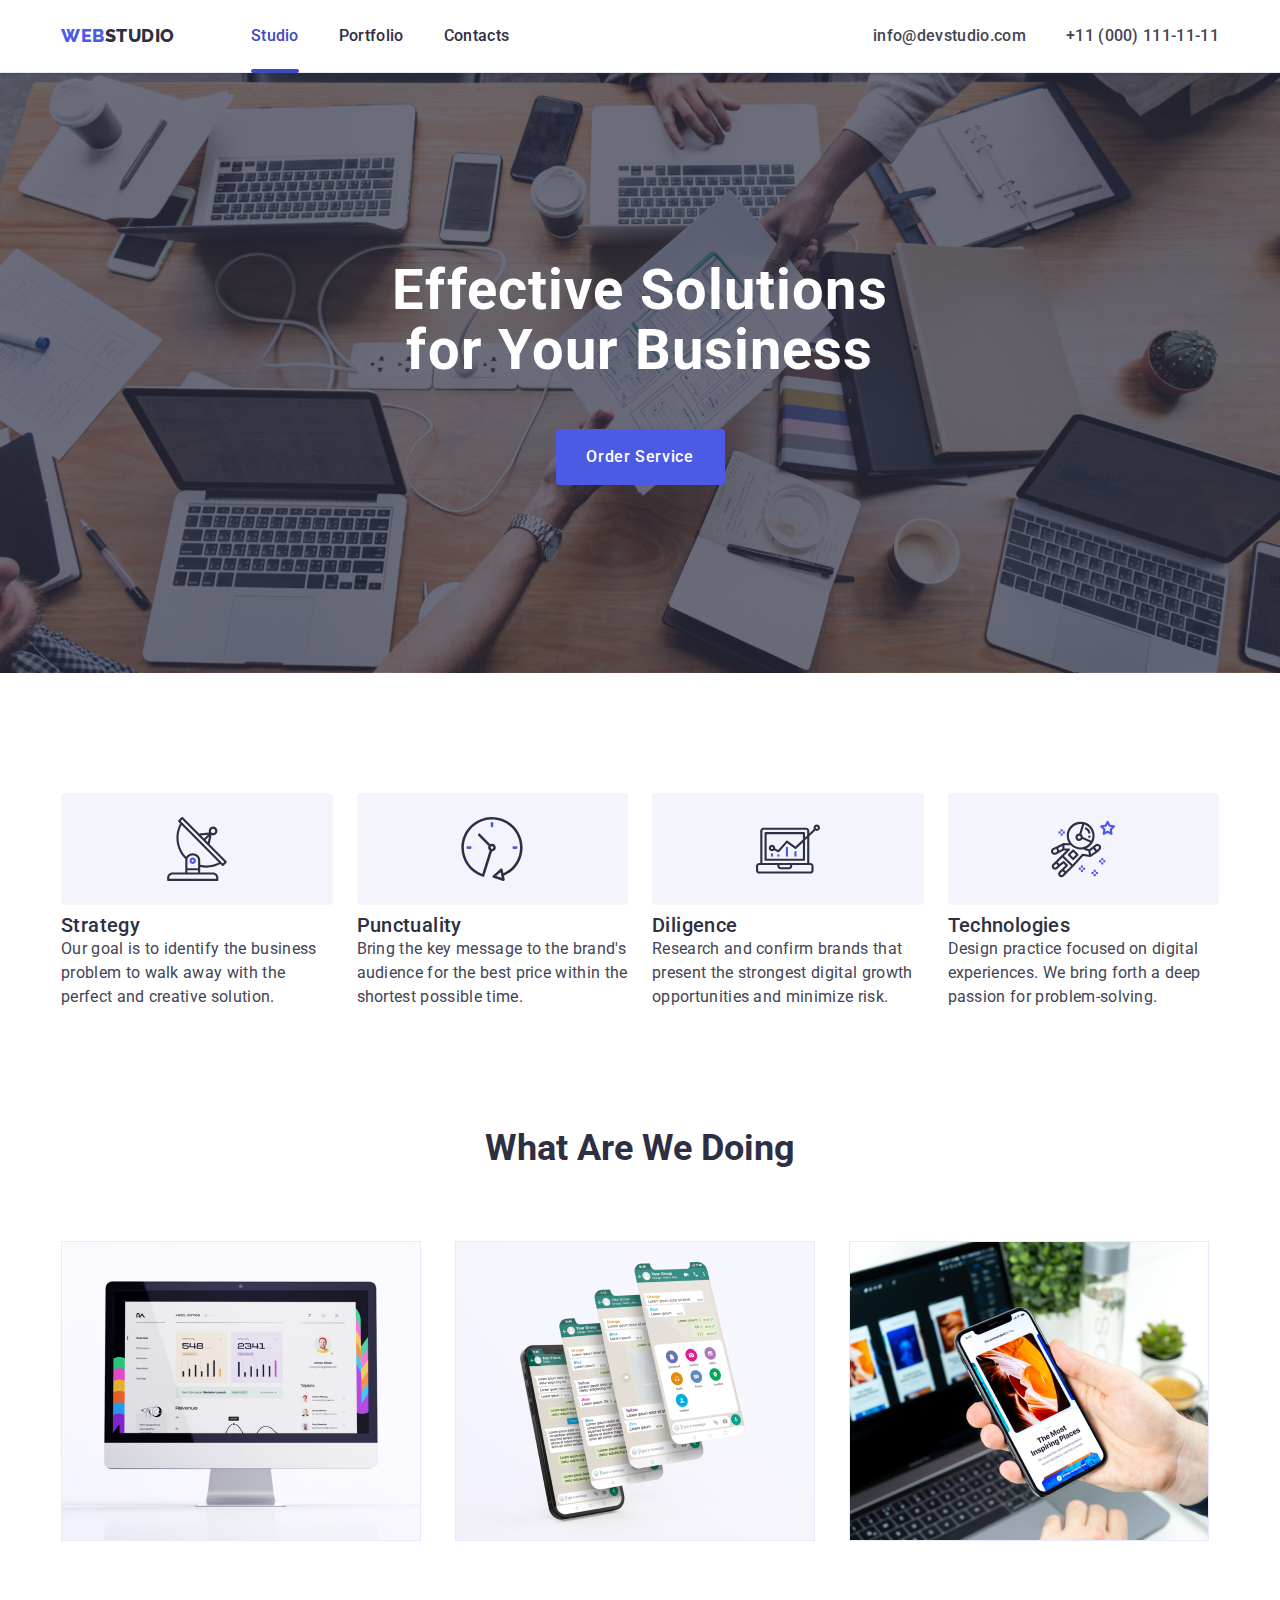
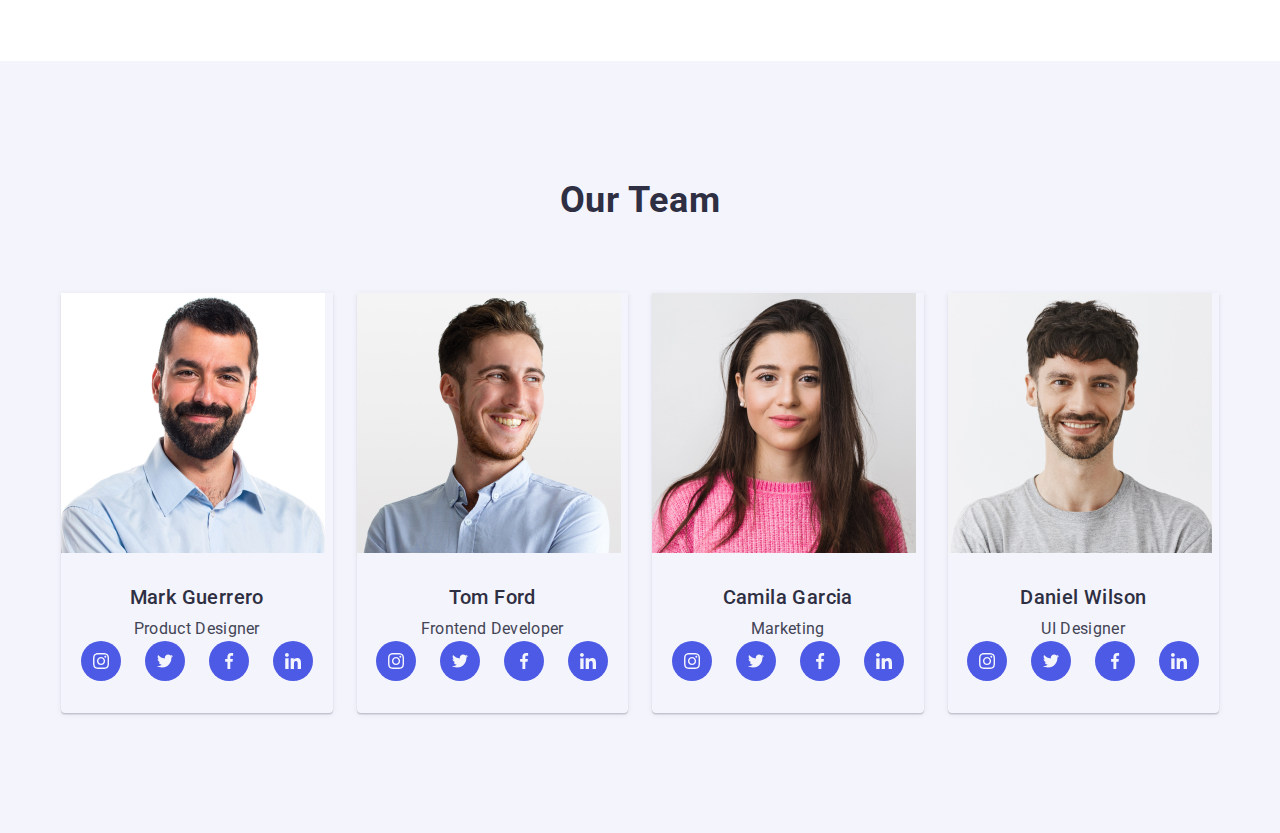
==== index.html @ 5f7b6234 "update" ====
<!DOCTYPE html>
<html lang="en">

<head>
    <meta charset="UTF-8">
    <meta http-equiv="X-UA-Compatible" content="IE=edge">
    <meta name="viewport" content="width=device-width, initial-scale=1.0">
    <title>Home</title>
    <link rel="preconnect" href="https://fonts.googleapis.com">
    <link rel="preconnect" href="https://fonts.gstatic.com" crossorigin>
    <link
        href="https://fonts.googleapis.com/css2?family=Raleway:wght@800&family=Roboto:wght@400;500;700;900&display=swap"
        rel="stylesheet">
    <link rel="stylesheet" href="https://cdnjs.cloudflare.com/ajax/libs/modern-normalize/1.1.0/modern-normalize.min.css"
        integrity="sha512-wpPYUAdjBVSE4KJnH1VR1HeZfpl1ub8YT/NKx4PuQ5NmX2tKuGu6U/JRp5y+Y8XG2tV+wKQpNHVUX03MfMFn9Q=="
        crossorigin="anonymous" referrerpolicy="no-referrer">

    <link rel="stylesheet" href="./css/reset.css">
    <link rel="stylesheet" href="./css/var.css">
    <link rel="stylesheet" href="./css/components.css">
    <link rel="stylesheet" href="./css/mobile.css">

    <link rel="stylesheet" href="./css/tablet.css">
    <link rel="stylesheet" href="./css/desktop.css">
    <link rel="stylesheet" href="./css/styles.css">
</head>

<body>
    <!-- header -->
    <header class="heading">
        <div class="container main-nav">

            <nav class="items">
                <a href="./index.html" class="logo logo-header">WEB<span class="sub-link-logo">STUDIO</span></a>

                <ul class="list">
                    <li>
                        <a href="./index.html" class="nav_link  link header-line">Studio</a>
                    </li>
                    <li>
                        <a href="./portfolio.html" class="nav_link link">Portfolio</a>
                    </li>
                    <li>
                        <a href="" class="nav_link link">Contacts</a>
                    </li>
                </ul>
            </nav>
            <button type="button" class="mobile-menu-open js-open-menu">
                <svg class="mobile-menu-open-icon" width="32" height="22">
                    <use href="./images/icons.svg#icon-hamburger"></use>
                </svg> </button>

            <!-- contacts -->
            <address class="address">

                <ul class="socials">
                    <li>
                        <a href="mailto:info@devstudio.com" class="nav_link_address link">info@devstudio.com</a>
                    </li>
                    <li>
                        <a href="tel:+110001111111" class="nav_link_address link">+11 (000) 111-11-11</a>
                    </li>
                </ul>
            </address>
        </div>
        <!-- madalne=========================== -->
        <div class="madal-menu js-menu-container">
            <div class="container mobil-menu-container">
                <button type="button" class="mbail-menu-close-btn js-close-menu">
                    <svg class="mobail-menu-close" width="8px" hight="8px">
                        <use href="./images/icons.svg#icon-close"></use>
                    </svg>

                </button>
                <nav>

                    <ul class="mobil-links">
                        <li class="mobil-menu-link">
                            <a href="./index.html" class="mobil-nav  link ">Studio</a>
                        </li>
                        <li class="mobil-menu-link">
                            <a href="./portfolio.html" class="mobil-nav link">Portfolio</a>
                        </li>
                        <li class="mobil-menu-link">
                            <a href="" class="mobil-nav link">Contacts</a>
                        </li>
                    </ul>
                </nav>
                <address class="contacts ">

                    <ul class=" socials-contacts">
                        <li class="contacts-mobil">
                            <a href="tel:+110001111111" class="mobil-contacts link">+11 (000) 111-11-11</a>

                        </li>
                        <li class="contacts-mobil">
                            <a href="mailto:info@devstudio.com"
                                class="mobil-contacts-number link">info@devstudio.com</a>


                        </li>
                        <ul class="socials-list">
                            <li class="socials-links">
                                <a class="social-list_item-link link-scial" href="#">
                                    <svg width="16" height="16" class="wrap">
                                        <use href="./images/icons.svg#icon-instagram"></use>
                                    </svg>
                                </a>
                            </li>
                            <li class="socials-links">
                                <a class="social-list_item-link link-scial" href="#">
                                    <svg width="16" height="16" class="wrap">
                                        <use href="./images/icons.svg#icon-twitter"></use>
                                    </svg>
                                </a>
                            </li>
                            <li class="socials-links">
                                <a class="social-list_item-link link-scial" href="#">
                                    <svg width="16" height="16" class="wrap">
                                        <use href="./images/icons.svg#icon-facebook"></use>
                                    </svg>
                                </a>
                            </li>
                            <li class="socials-links">
                                <a class="social-list_item-link link-scial" href="#">
                                    <svg width="16" height="16" class="wrap">
                                        <use href="./images/icons.svg#icon-linkedin"></use>
                                    </svg>
                                </a>
                            </li>

                        </ul>
                    </ul>
            </div>
            </address>
        </div>
    </header>
    <!--text  -->
    <main>
        <section class="section_one">
            <div class="container">

                <h1 class="title_section_one">Effective Solutions for Your Business</h1>
                <button type="button" data-modal-open class="button_text">Order Service</button>
            </div>
        </section>

        <!-- information  section_two-->
        <section class="section_two">
            <div class="container">

                <h2 hidden class="hide_title">Information</h2>

                <ul class="list-information">
                    <li class="list-item">
                        <div class="title-list-inform">

                            <svg width="64" height="64">
                                <use href="./images/icons.svg#icon-antenna"></use>
                            </svg>

                        </div>
                        <h3 class="title_section_two">Strategy</h3>
                        <p class="description_section_two">
                            Our goal is to identify the business problem to walk away with the
                            perfect and creative solution.
                        </p>

                    </li>
                    <li class="list-item">
                        <div class="title-list-inform">

                            <svg width="64" height="64">
                                <use href="./images/icons.svg#icon-clock"></use>
                            </svg>

                        </div>
                        <h3 class="title_section_two">Punctuality</h3>
                        <p class="description_section_two">
                            Bring the key message to the brand's audience for the best price
                            within the shortest possible time.
                        </p>

                    </li>
                    <li class="list-item">

                        <div class="title-list-inform">

                            <svg width="64" height="64">
                                <use href="./images/icons.svg#icon-diagram"></use>
                            </svg>

                        </div>
                        <h3 class="title_section_two">Diligence</h3>
                        <p class="description_section_two">
                            Research and confirm brands that present the strongest digital
                            growth opportunities and minimize risk.
                        </p>

                    </li>
                    <li class="list-item">

                        <div class="title-list-inform">

                            <svg width="64" height="64">
                                <use href="./images/icons.svg#icon-astronaut"></use>
                            </svg>

                        </div>
                        <h3 class="title_section_two">Technologies</h3>
                        <p class="description_section_two">
                            Design practice focused on digital experiences. We bring forth a
                            deep passion for problem-solving.
                        </p>

                    </li>
                </ul>
            </div>
        </section>

        <!-- products -->
        <section class="sction_three">
            <div class="container">
                <h2 class="title_section_three">What are we doing</h2>

                <ul class="list-imge">
                    <li class="icon">
                        <picture>
                            <source srcset="./images/img-1.jpg 1x, ./images/img-desktop-1@2x.jpg 2x "
                                media="(min-width:1158px)">
                            <img class="pic" src="./images/img-1.jpg" alt="compucter" width="360">


                        </picture>
                    </li>
                    <li class="icon">
                        <picture>
                            <source srcset="./images/img-2.jpg 1x, ./images/img-desktop-2@2x.jpg 2x "
                                media="(min-width:1158px)">
                            <img class="pic" src="./images/img-2.jpg" alt="phone" width="360">


                        </picture>
                    </li>
                    <li class="icon">
                        <picture>
                            <source srcset="./images/img-3.jpg 1x, ./images/img-desktop-3@2x.jpg 2x "
                                media="(min-width:1158px)">
                            <img class="pic" src="./images/img-3.jpg" alt=" servers skills with phone and compucter"
                                width="360">


                        </picture>

                    </li>
                </ul>
            </div>
        </section>
        <!-- personal -->
        <section class="section_four">
            <div class="container">
                <h2 class="hide_title">Our Team</h2>

                <ul class="list-time">
                    <li class="item">
                        <picture>
                            <source srcset="./images/img-4.jpg 1x, ./images/img-desktop-4@2x.jpg 2x "
                                media="(min-width:1158px)">
                            <source srcset="./images/img-4.jpg 1x, ./images/img-tablet-4@2x.jpg 2x "
                                media="(min-width:768px px)">
                            <source media="(max-width:767px)" srcset="./images/img-4.jpg 1x,
                            ./images/img-mobil-4@2x.jpg 2x ">

                            <img class="pic" src="./images/img-4.jpg" alt="employer designer " width="264">

                        </picture>
                        <div class="tagline ">
                            <h3 class="title_section_four">Mark Guerrero</h3>
                            <p class="description_section_four">Product Designer</p>

                            <ul class="socials-list">
                                <li class="socials-links">
                                    <a class="social-list_item-link link-scial" href="#">
                                        <svg width="16" height="16" class="wrap">
                                            <use href="./images/icons.svg#icon-instagram"></use>
                                        </svg>
                                    </a>
                                </li>
                                <li class="socials-links">
                                    <a class="social-list_item-link link-scial" href="#">
                                        <svg width="16" height="16" class="wrap">
                                            <use href="./images/icons.svg#icon-twitter"></use>
                                        </svg>
                                    </a>
                                </li>
                                <li class="socials-links">
                                    <a class="social-list_item-link link-scial" href="#">
                                        <svg width="16" height="16" class="wrap">
                                            <use href="./images/icons.svg#icon-facebook"></use>
                                        </svg>
                                    </a>
                                </li>
                                <li class="socials-links">
                                    <a class="social-list_item-link link-scial" href="#">
                                        <svg width="16" height="16" class="wrap">
                                            <use href="./images/icons.svg#icon-linkedin"></use>
                                        </svg>
                                    </a>
                                </li>

                            </ul>
                        </div>
                    </li>

                    <li class="item">
                        <picture>
                            <source srcset="./images/img-5.jpg 1x, ./images/img-desktop-5@2x.jpg 2x "
                                media="(min-width:1200px)">
                            <source srcset="./images/img-5.jpg 1x, ./images/img-tablet-5@2x.jpg 2x "
                                media="(min-width:768px px)">
                            <source srcset="./images/img-5.jpg 1x, ./images/img-mobil-5@2x.jpg 2x "
                                media="(min-width:320px)">
                            <img class="pic" src="./images/img-5.jpg" alt="employer Developer" width="264">

                        </picture>
                        <div class="tagline">
                            <h3 class="title_section_four">Tom Ford</h3>
                            <p class="description_section_four">Frontend Developer</p>

                            <ul class="socials-list">
                                <li class="socials-links">
                                    <a class="social-list_item-link link-scial" href="#">
                                        <svg width="16" height="16" class="wrap">
                                            <use href="./images/icons.svg#icon-instagram"></use>
                                        </svg>
                                    </a>
                                </li>
                                <li class="socials-links">
                                    <a class="social-list_item-link link-scial" href="#">
                                        <svg width="16" height="16" class="wrap">
                                            <use href="./images/icons.svg#icon-twitter"></use>
                                        </svg>
                                    </a>
                                </li>
                                <li class="socials-links">
                                    <a class="social-list_item-link link-scial" href="#">
                                        <svg width="16" height="16" class="wrap">
                                            <use href="./images/icons.svg#icon-facebook"></use>
                                        </svg>
                                    </a>
                                </li>
                                <li class="socials-links">
                                    <a class="social-list_item-link link-scial" href="#">
                                        <svg width="16" height="16" class="wrap">
                                            <use href="./images/icons.svg#icon-linkedin"></use>
                                        </svg>
                                    </a>
                                </li>

                            </ul>
                        </div>
                    </li>

                    <li class="item">
                        <picture>
                            <source srcset="./images/img-6.jpg 1x, ./images/img-desktop-6@2x.jpg 2x "
                                media="(min-width:1200px)">
                            <source srcset="./images/img-6.jpg 1x, ./images/img-tablet-6@2x.jpg 2x "
                                media="(min-width:768px px)">
                            <source srcset="./images/img-6.jpg 1x, ./images/img-mobil-6@2x.jpg 2x "
                                media="(min-width:320px)">
                            <img class="pic" src="./images/img-6.jpg" alt="employer Marketing" width="264">

                        </picture>
                        <div class="tagline">
                            <h3 class="title_section_four">Camila Garcia</h3>
                            <p class="description_section_four">Marketing</p>


                            <ul class="socials-list">
                                <li class="socials-links">
                                    <a class="social-list_item-link link-scial" href="#">
                                        <svg width="16" height="16" class="wrap">
                                            <use href="./images/icons.svg#icon-instagram"></use>
                                        </svg>
                                    </a>
                                </li>
                                <li class="socials-links">
                                    <a class="social-list_item-link link-scial" href="#">
                                        <svg width="16" height="16" class="wrap">
                                            <use href="./images/icons.svg#icon-twitter"></use>
                                        </svg>
                                    </a>
                                </li>
                                <li class="socials-links">
                                    <a class="social-list_item-link link-scial" href="#">
                                        <svg width="16" height="16" class="wrap">
                                            <use href="./images/icons.svg#icon-facebook"></use>
                                        </svg>
                                    </a>
                                </li>
                                <li class="socials-links">
                                    <a class="social-list_item-link link-scial" href="#">
                                        <svg width="16" height="16" class="wrap">
                                            <use href="./images/icons.svg#icon-linkedin"></use>
                                        </svg>
                                    </a>
                                </li>

                            </ul>
                        </div>
                    </li>

                    <li class="item">
                        <picture>
                            <source srcset="./images/img-7.jpg 1x, ./images/img-desktop-7@2x.jpg 2x "
                                media="(min-width:1200px)">
                            <source srcset="./images/img-7.jpg 1x, ./images/img-tablet-7@2x.jpg 2x "
                                media="(min-width:768px px)">
                            <source srcset="./images/img-7.jpg 1x, ./images/img-mobil-7@2x.jpg 2x "
                                media="(min-width:320px)">
                            <img class="pic" src="./images/img-7.jpg" alt="employer  Designer " width="264">

                        </picture>
                        <div class="tagline">
                            <h3 class="title_section_four">Daniel Wilson</h3>
                            <p class="description_section_four">UI Designer</p>

                            <ul class="socials-list">
                                <li class="socials-links">
                                    <a class="social-list_item-link link-scial" href="#">
                                        <svg width="16" height="16" class="wrap">
                                            <use href="./images/icons.svg#icon-instagram"></use>
                                        </svg>
                                    </a>
                                </li>
                                <li class="socials-links">
                                    <a class="social-list_item-link link-scial" href="#">
                                        <svg width="16" height="16" class="wrap">
                                            <use href="./images/icons.svg#icon-twitter"></use>
                                        </svg>
                                    </a>
                                </li>
                                <li class="socials-links">
                                    <a class="social-list_item-link link-scial" href="#">
                                        <svg width="16" height="16" class="wrap">
                                            <use href="./images/icons.svg#icon-facebook"></use>
                                        </svg>
                                    </a>
                                </li>
                                <li class="socials-links">
                                    <a class="social-list_item-link link-scial" href="#">
                                        <svg width="16" height="16" class="wrap">
                                            <use href="./images/icons.svg#icon-linkedin"></use>
                                        </svg>
                                    </a>
                                </li>

                            </ul>
                        </div>
                    </li>
                </ul>

            </div>
        </section>
        <!-- Customers -->
        <!-- <section class="section-five">
            <div class="container">
                <h2 class="items-customer">Customers</h2>
                <ul class="item-wrap">
                    <li class="lead">
                        <a class="link-lead" href="">
                            <svg width="104" height="56" class="link-page">
                                <use href="./images/icons.svg#icon-group"></use>
                            </svg>
                        </a>
                    </li>



                    <li class="lead">
                        <a class="link-lead" href="">
                            <svg width="104" height="56" class="link-page">
                                <use href="./images/icons.svg#icon-group-"></use>
                            </svg>
                        </a>
                    </li>



                    <li class="lead">
                        <a class="link-lead" href="">
                            <svg width="104" height="56" class="link-page">
                                <use href="./images/icons.svg#icon-group--2"></use>
                            </svg>
                        </a>
                    </li>


                    <li class="lead">
                        <a class="link-lead" href="">
                            <svg width="104" height="56" class="link-page">
                                <use href="./images/icons.svg#icon-group--3"></use>
                            </svg>
                        </a>
                    </li>


                    <li class="lead">
                        <a class="link-lead" href="">
                            <svg width="104" height="56" class="link-page">
                                <use href="./images/icons.svg#icon-group--4"></use>
                            </svg>
                        </a>
                    </li>



                    <li class="lead">
                        <a class="link-lead" href="">
                            <svg width="104" height="56" class="link-page">
                                <use href="./images/icons.svg#icon-group--5"></use>
                            </svg>
                        </a>
                    </li>
                </ul>
            </div>
        </section> -->


    </main>
    <!-- fotter -->
    <!-- <footer class="foot">
        <div class="container foot-container">
            <div class="first-logo">
                <a href="./index.html" class="logo logo-footer">WEB<span class="sub_link  studio">STUDIO</span>
                </a>
                <p class="accent">Increase the flow of customers and sales for your business with digital
                    marketing & growth solutions.

                </p>
            </div>
            <div class="media-conteiner">
                <p class="socials-media-label">Social media</p>
                <ul class="socials-media-conteiner">
                    <li class="box-coppy">
                        <a href="" class="blok">
                            <svg class="media" width="24" height="24">
                                <use href="./images/icons.svg#icon-instagram">
                                </use>
                            </svg>
                        </a>
                    </li>
                    <li class="box-coppy">
                        <a href="" class="blok">
                            <svg class="media" width="24" height="24">
                                <use href="./images/icons.svg#icon-twitter">
                                </use>
                            </svg>
                        </a>
                    </li>
                    <li class="box-coppy">
                        <a href="" class="blok">
                            <svg class="media" width="24" height="24">
                                <use href="./images/icons.svg#icon-facebook">
                                </use>
                            </svg>
                        </a>
                    </li>
                    <li class="box-coppy">
                        <a href="" class="blok">
                            <svg class="media" width="24" height="24">
                                <use href="./images/icons.svg#icon-linkedin">
                                </use>
                            </svg>
                        </a>
                    </li>
                </ul>
            </div>
            <div class="footer-block">
                <p class="socials-media-label">Subscribe</p>
                <form class="footer-form">
                    <label for="user-privacy">
                        <input id="user-privacy" class="footer-form-input" type="email" name="email"
                            placeholder="E-mail" required />
                    </label>
                    <button type="submit" class="footer-form-btn">
                        Subscribe
                        <svg class="footer-form-icon" width="24" height="24">
                            <use href="./images/icons.svg#icon-email"></use>
                        </svg>
                    </button>

                </form>
            </div>
        </div>
    </footer> -->
    <!-- modal window -->
    <!-- <div class="backdrop is-hidden" data-modal>
        <div class="modal">
            <button type="button" class="model-close-btn" data-modal-close><svg class="model-close" width="8"
                    height="8">
                    <use href="./images/icons.svg#icon-close"></use>
                </svg>
            </button>
            <p class="page-item">Leave your contacts and we will call you back</p>
            <form class="modal-form">
                <label class="modal-from-field">
                    <span class="modal-from-input-desc">Name</span>
                    <span class="modal-input-for-wrapper">
                        <input type="text" name="user-name" class="modal-from-input" required pattern="^[a-zA-Z]+$"
                            minlength="2">

                        <svg class="modal-input-icon" width="12" height="12">
                            <use href="./images/icons.svg#icon-icon-name"></use>
                        </svg>

                    </span>
                </label>
                <label class="modal-from-field">
                    <span class="modal-from-input-desc">Phone</span>
                    <span class="modal-input-for-wrapper">
                        <input type="tel" name="uer-phone" class="modal-from-input" required
                            pattern="^[0-9]{3}-[0-9]{3}-[0-9]{2}-[0-9]{2}" title="xxx-xxx-xx-xx">

                        <svg class="modal-input-icon" width="13" height="13">
                            <use href="./images/icons.svg#icon-icon-phone"></use>
                        </svg>

                    </span>
                </label>
                <label class="modal-from-field">
                    <span class="modal-from-input-desc">Email</span>
                    <span class="modal-input-for-wrapper">
                        <input type="email" name="user-email" class="modal-from-input" required>

                        <svg class="modal-input-icon" width="15" height="12">
                            <use href="./images/icons.svg#icon-icon-email"></use>
                        </svg>

                    </span>
                </label>
                <label class="modal-from-field">
                    <span class="modal-from-input-desc">Comment</span>
                    <textarea name="user-message" class="modal-from-message" placeholder="Text input"></textarea>
                </label>
                <input id="user-policy" type="checkbox" name="user-policy" class=" checkbox visually-hidden">
                <label for="user-policy" class="checkbox-wrapper">
                    <span class="custom-checkbox">
                        <svg class="check-icon" width="10" height="8">
                            <use href="./images/vector-icons.svg#icon-Vector"></use>
                        </svg>
                    </span> I accept
                    the terms and
                    conditions
                    of the&nbsp;<a href="#">Privacy Policy</a>
                </label>
                <button type="submit" class="modal-from-btn">Send</button>
            </form>
        </div>

    </div>

    <script src="./js/modal.js"></script> -->
    <script src="./js/mobile-menu.js"></script>
</body>

</html>
---- css/var.css ----
:root {
  --navy-blue: #2e2f42;
  --ocean: #404bbf;
  --color-nav: #434455;
  --color-hover-nav: #4d5ae5;
  --color-hover-white: #ffffff;
  --color-background-button: #f4f4fd;
  --border-color: #e7e9fc;
  --border-button-color: var(--border-color);
  --color-white: #ffffff;
  --background: #4d5ae5;
  --border-color-iris: #4d5ae5;
  --color-icon: #4d5ae5;
  --transition-dur-and-func: 250ms cubic-bezier(0.4, 0, 0.2, 1);
}
---- css/components.css ----
body {
  margin: 0px;
  padding: 0px;
  font-family: "Raleway", sans-serif;
  font-family: "Roboto", sans-serif;
  color: var(--color-nav);
  /* line-height: 2; */
  background-color: var(--color-hover-white);
}
/*   
  .container {
    margin-left: auto;
    margin-right: auto;
    padding-left: 15px;
    padding-right: 15px;
  } */
---- css/mobile.css ----
.container.main-nav {
display: flex;
  align-items: center;
justify-content: space-between;
}

.container {
  width: 100%;  
  max-width: 1158px;
 margin-left: auto;
 margin-right: auto;
 padding-left: 16px;
 padding-right: 16px;
      
   
}

/* heder=========================== */
.heading {
  
  padding-top: 24px;
  padding-bottom: 24px;
  position: relative; 
  background-color: var(--accent-color);

  border-bottom: 1px solid var(--border-button-color);
  
 
  box-shadow: 0px 2px 1px rgba(46, 47, 66, 0.08),
    0px 1px 1px rgba(46, 47, 66, 0.16), 0px 1px 6px rgba(46, 47, 66, 0.08);
}

.list {
  display: none;
  
}



.logo {
  text-decoration: none;
  color: var(--color-hover-nav);
  font-family: "Raleway", sans-serif;
  font-weight: 800;
  font-size: 18px;
  line-height: 1.17;
  letter-spacing: 0.03em;
  transition: color 250ms cubic-bezier(0.4, 0, 0.2, 1);
}
.logo:hover {
  color: var(--ocean);
}
.logo:focus {
  color: var(--ocean);
}

.sub-link-logo {
  color: var(--navy-blue);
}

.logo-footer {
  margin-bottom: 17.5px;
  display: inline-block;
}
.address {
  display: none;
}
.mobil-nav  {
  position: relative;
  font-family: "Roboto", sans-serif;
  font-weight: 700;
  line-height: 1.11;
  font-style: normal;
  letter-spacing: 0.02em;
  font-size: 36px;
  color: var(--navy-blue);

  text-decoration: none;
  transition: color 250ms cubic-bezier(0.4, 0, 0.2, 1);
}
.mobil-nav:hover {
  color: var(--ocean);
}
/* .mobil-nav:focus {
  color: var(--ocean);
} */
/* .mobil-nav  {
  padding-top: 80px;
  padding-bottom: 40px;
} */
.link-box {
  text-decoration: none;
}
.list {
  list-style: none;
}

.mobile-menu-open{
    /* position: absolute;
  top: 24px;
  right: 24px;
  display: flex;
  justify-content: center;
  align-items: center;
  width: 24px;
  height: 24px; */
  
    border: none;
    padding: 0;
    background-color: transparent;
  stroke: var(--navy-blue);
  line-height: 0;
  
  }



.mobil-contacts {
  font-family: 'Roboto';
font-style: normal;
font-weight: 700;
font-size: 36px;
line-height: 1.1;
color: var(--ocean);
  text-decoration: none;
  transition: color 250ms cubic-bezier(0.4, 0, 0.2, 1);
}
.mobil-contacts:hover {
  color: var(--ocean);
}
 .mobil-contacts:focus {
  color: var(--ocean);
} 
.mobil-contacts-number {
 font-family: 'Roboto';
font-style: normal;
font-weight: 500;
font-size: 20px;
line-height: 1.2;
letter-spacing: 0.02em;
color: #434455;
}
/* =========================madal-menu */
.madal-menu {
  position: fixed;
  width: 100%;
  height: 100%;
  top: 0;
  left: 0;
  background-color: #ffff;
    overflow-y: scroll;
    transition: opacity 250ms cubic-bezier(0.4, 0, 0.2, 1),visibility 250ms cubic-bezier(0.4, 0, 0.2, 1);
} 
.madal-menu.is-open {  
  opacity: 0;
  visibility: hidden;
  pointer-events: none;
}
.madal-menu.is-hidden {
  opacity: 0;
  visibility: hidden;
  pointer-events: none;
}
 .mobil-menu-container {
    position: relative;  
   padding-left: 40px;
 padding-top: 80px;
  padding-bottom: 40px;
}  
.mobil-menu-link  {
  margin-bottom: 40px;
}
.mobil-menu-link:last-child {
margin-bottom: 284px;
}

.contacts-mobil {
  
  margin-bottom: 40px;
}
.socials-list {
  display: flex;
  gap: 56px;
}
.mbail-menu-close-btn {
  position: absolute;
  top: 24px;
  right: 24px;
  display: flex;
  justify-content: center;
  align-items: center;
  width: 24px;
  height: 24px;
  border-radius: 50%;
  border: 1px solid rgba(0, 0, 0, 0.1);
  padding: 0;
  background-color:  #E7E9FC;;
  cursor: pointer;
  transition: background-color 250ms cubic-bezier(0.4, 0, 0.2, 1),
    border 250ms cubic-bezier(0.4, 0, 0.2, 1);
}
/*  seczia 1================ */

.section_one {
  padding-top: 112px;
  padding-bottom: 112px;
}
/* .section_one {
  font-size: 56px;
  line-height: 1.07;
  text-align: center;
  letter-spacing: 0.02em;
  color: var(--color-hover-white);
  background-color: var(--navy-blue);
} */

.section_one {
  background-color: var(--headers-color);
  text-align: center;
  max-width: 1440px;

  
  background-repeat: no-repeat;
  background-position: 50% 50%;
  background-size: cover;

 
  padding: 112px 0;
}

.title_section_one {
  display: block;
  text-align: center;
  max-width: 320px;
  color: var(--color-hover-white);
  font-weight: 700;
  font-size: 36px;
  line-height: 1.11;
  letter-spacing: 0.02em;
  margin: 0 auto 72px;   
}

.socials {
  list-style: none;
}
.button_text {
  background-color: var(--color-hover-nav);
  font-family: "Roboto", sans-serif;
  font-weight: 500;
  font-size: 16px;
  line-height: 1.5;
  letter-spacing: 0.04em;
  color: var(--color-hover-white);
  cursor: pointer;
  margin-right: auto;
  margin-left: auto;
  transition: background-color 250ms cubic-bezier(0.4, 0, 0.2, 1);
}

.button_text:hover {
  background-color: var(--ocean);
}
.button_text:focus {
  background-color: var(--ocean);
}
.button_text {
  display: block;
  min-width: 169px;
  height: 56px;
  border: none;
  border-radius: 4px;
}
.social-list_item-link {
  display: flex;
    align-items: center;
    justify-content: center;
    width: 40px;
    height: 40px;
    border-radius: 50%;
  background-color: #4d5ae5;
  transition: background-color 250ms cubic-bezier(0.4, 0, 0.2, 1);
}
.social-list_item-link:hover {
  background-color: #31d0aa;
}
.social-list_item-link:focus {
  background-color: #31d0aa;
}
/* =====================================================section2 */
.section_two {
  padding-top: 96px;
  padding-bottom: 96px;
}
.hide_title {
  font-size: 36px;
  line-height: 1.11;
  text-align: center;
  letter-spacing: 0.02em;
  text-transform: capitalize;
  color: var(--navy-blue);
  margin-bottom: 72px;
}


 .list-information {
  display: flex;
  flex-direction: column;
  text-align: center;
  gap: 72px;
}
.title_section_two {
  font-weight: 700;
  font-size: 35px;
  line-height: 1.11;
  letter-spacing: 0.02em;
  color: var(--navy-blue);
}


.title-list-inform {
  display: none;
}
.description_section_two {
  line-height: 1.5;
  letter-spacing: 0.02em;
}
.description_section_two {
    font-style: normal;
font-weight: 500;
font-size: 16px;
  line-height: 1.5;
  letter-spacing: 0.02em;
  color: #434455;
}

/*  personal  section_four*/
.section_four {
  padding-top:96px;
  padding-bottom: 96px;
   /* margin: auto;
  margin-left: auto; */
  /* padding-left:86px;
  padding-right:86px; */
}

.section_four {
  background-color: var(--color-background-button);
}
.list-time {
  list-style: none;
}
.list-time {
  display: flex;
  flex-direction: column;
  align-items: center;
  gap: 72px;
}
.item {
  
  box-shadow: 0px 1px 6px rgba(46, 47, 66, 0.08),
    0px 1px 1px rgba(46, 47, 66, 0.16), 0px 2px 1px rgba(46, 47, 66, 0.08);
  border-radius: 0px 0px 4px 4px;

  border-radius: 0px 0px 4px 4px;
}
.tagline {
  padding: 32px 16px;
}



@media screen and (min-width: 428px) {
 .section_one {  
   background-image: linear-gradient(
      rgba(46, 47, 66, 0.7),
      rgba(46, 47, 66, 0.7)
    ),
    url(../images/Dark-Mobil1x.jpg);

}
}

@media (min-device-pixel-ratio: 2),
  (min-resolution: 192dpi),
  (min-resolution: 2dppx) {
  .section_one {
    background-image:linear-gradient(rgba(46, 47, 66, 0.7),rgba(46, 47, 66, 0.7)),url(../images/Dark-Mobil@2x.jpg);
  }
}

@media screen and (max-width:1157px) {
 .sction_three {
  display: none;
}


}
---- css/tablet.css ----
@media screen and (min-width: 768px) {
      
    
.items {
  display: flex;
  align-items: center;
 
}

 .list {
  display: flex;
  gap: 40px;
 }

 .list li{
    display: flex;
    align-items: center;
   
 }

.socials {
    display: flex;
    flex-direction: column;
}

.socials li:first-child{
    margin-bottom: 12px;
}

.logo-header {
  margin-right: 120px;
}
.nav_link {
    display: block;
    padding: 24px 0px;
  position: relative;
  font-family: "Roboto", sans-serif;
  font-weight: 500;
  line-height: 1.5;
  font-style: normal;
  letter-spacing: 0.02em;
  font-size: 16px;
  color: var(--navy-blue);

  text-decoration: none;
  transition: color 250ms cubic-bezier(0.4, 0, 0.2, 1);
}
.nav_link:hover {
  color: var(--ocean);
}
.nav_link:focus {
  color: var(--ocean);
}
/* .nav_link {
  padding-top: 24px;
  padding-bottom: 24px;
} */
.madal-menu {
    display:none;
}

.heading {
  
   left: 0;
  top: 0;
  width: 100%;
  height: 100%;
  position: relative; 
  background-color: var(--accent-color);

  border-bottom: 1px solid var(--border-button-color);
  padding-top: 0px;
  padding-bottom: 0px;
 
  box-shadow: 0px 2px 1px rgba(46, 47, 66, 0.08),
    0px 1px 1px rgba(46, 47, 66, 0.16), 0px 1px 6px rgba(46, 47, 66, 0.08);
}
.header-line {
  color: var(--ocean);
  position: relative;
}
.header-line::after {
  position: absolute;
  content: "";
  left: 0;
  bottom: -1px;
  height: 4px;
  width: 100%;
  display: block;
  border-radius: 2px;
  background-color: var(--ocean);
  transition: color 250ms cubic-bezier(0.4, 0, 0.2, 1);
}

.socials-list {
  display: flex;
  justify-content: center;
  gap: 24px;
}
.socials-links {
  width: 40px;
  height: 40px;
  list-style: none;
}

  .address {
    display: block;
  } 
  .address {
  font-style: normal;
}
.address {
  margin-left: auto;
}
.nav_link_address {
font-family: 'Roboto';
font-style: normal;
font-weight: 400;
font-size: 12px;
line-height: 1.16;
  color: var(--color-nav);
  text-decoration: none;
  transition: color 250ms cubic-bezier(0.4, 0, 0.2, 1);
}

.nav_link_address:hover {
  color: var(--ocean);
}
.nav_link_address:focus {
  color: var(--ocean);
}
/* .socials-contacts {
 display: none;
  
} */
   /* .contacts {
    display: none;
  } */
  
/* =======section 1 */
.section_one {
  height: 100%;
}
.title_section_one {
  max-width: 496px;
}
.title_section_one {
  font-size: 56px;
  line-height: 1.07;
  text-align: center;
  letter-spacing: 0.02em;
  color: var(--color-hover-white);

  margin-right: auto;
  margin-left: auto;
  margin-bottom: 32px;
}
/* =====================================================section2 */


.list-information {
       
        flex-wrap: wrap;
        flex-direction: row;
        text-align: left;
        gap:  64px  24px;
    }

    .list-item {
        flex-basis: calc((100% - 24px) / 2);
    }

.mobile-menu-open{
    display: none;
}
/*  personal  section_four*/
.list-time {
    flex-wrap: wrap;
  flex-direction: row;
   gap:  64px 24px;
}
.item {
      flex-basis: calc((100% - 3 * 24px) / 2);

}


}

@media screen and (min-width: 428px) {
 .section_one {  
   background-image: linear-gradient(
      rgba(46, 47, 66, 0.7),
      rgba(46, 47, 66, 0.7)
    ),
    url(../images/tablet1x.jpg);

}
}

@media (min-device-pixel-ratio: 2),
  (min-resolution: 192dpi),
  (min-resolution: 2dppx) {
  .section_one {
    background-image:linear-gradient(rgba(46, 47, 66, 0.7),rgba(46, 47, 66, 0.7)),url(../images/Dark-Tablet@2x.jpg);
  }
}
---- css/desktop.css ----
/* .container {
    width: 100%;
    max-width: 1158px;
} */
@media screen and (min-width: 1158px){
.logo-header {
  margin-right: 76px;
}

.socials {
    flex-direction: row;
    gap: 40px;
}
.socials li:first-child{
    margin-bottom: 0px;
}

.nav_link_address {
    
  font-family: "Roboto", sans-serif;
  font-weight: 500;
  line-height: 1.5;
  font-style: normal;
  letter-spacing: 0.02em;
  font-size: 16px;
  color: var(--color-nav);
  text-decoration: none;
  transition: color 250ms cubic-bezier(0.4, 0, 0.2, 1);
}

.nav_link_address:hover {
  color: var(--ocean);
}
.nav_link_address:focus {
  color: var(--ocean);
}
 .social-list_item-link {
  width: 100%;
  height: 100%;
  background-color: #4d5ae5;
  border-radius: 50%;
  display: flex;
  align-items: center;
  justify-content: center;
  transition: background-color 250ms cubic-bezier(0.4, 0, 0.2, 1);
}
.social-list_item-link:hover {
  background-color: #31d0aa;
}
.social-list_item-link:focus {
  background-color: #31d0aa;
}
/* section 1 */
.section_one {
    min-width: 100%;
    background-color: var(--headers-color);
    text-align: center;

    
    background-repeat: no-repeat;
    background-position: 50% 50%;
    background-size: cover;

    margin-left: auto;
    margin-right: auto;
    padding: 188px 0;
}

@media screen and (min-width:768px) {
    .section_one {  
    background-image: linear-gradient(
        rgba(46, 47, 66, 0.7),
        rgba(46, 47, 66, 0.7)
        ),
        url(../images/people-desktop.jpg);

    }
}

@media (min-device-pixel-ratio: 2),
  (min-resolution: 192dpi),
  (min-resolution: 2dppx) {
  .section_one {
    background-image:linear-gradient(rgba(46, 47, 66, 0.7),rgba(46, 47, 66, 0.7)),url(../images/people-desktop@2x.jpg);
  }
}

.title_section_one {
    margin-bottom: 48px;
}
/* =====================================================section2 */
.section_two {
  padding-top: 120px;
  padding-bottom: 120px;
}

.list-information{
        flex-wrap: nowrap;
        gap: 24px;
}

/* .list-information li{
  margin-right: 24px;
} */
.list-information li:last-child {
  margin-right: 0;
}

.list-item {
  width: calc((100% - 72px) / 4);
}
.title_section_two {
    font-weight: 500;
  font-size: 20px;
  line-height: 1.2;
}
.description_section_two {
    
font-weight: 400;

}



.title-list-inform {
  display: flex;
  align-items: center;
  justify-content: center;
  height: 112px;
  background-color: #f4f4fd;
  border-radius: 4px;
  margin-bottom: 8px;
}
/*  products sction_three3 */

.sction_three {
  padding-bottom: 120px;
}
.title_section_three {
  margin-bottom: 72px;
}

.list-imge {
  display: flex;
  gap: 24px;
}

.icon {
  flex-basis: calc((100% - 3 * 16px) / 3);
}
.title_section_three {
  font-size: 36px;
  line-height: 1.11;
  text-align: center;
  text-transform: capitalize;
  color: var(--navy-blue);
  transition: color 250ms cubic-bezier(0.4, 0, 0.2, 1);
}
.list-imge {
  list-style: none;
}
/*  personal  section_four*/
.section_four {
  padding-top: 120px;
  padding-bottom: 120px;
}
.list-time {
 
  gap: 24px;
}
.item {
          flex-basis: calc((100% - 3 * 24px) / 4);

}

}
---- css/styles.css ----
/* .studio{
   
  } */

/* Global Styles */














/* ********************************************** */

/* Studio Styles */

/* Portfolio Styles */

/* header */



.button-labels {
  color: var(--color-hover-nav);
  cursor: pointer;
  background-color: var(--color-background-button);
  border: none;
  font-weight: 500;
  transition: color 250ms cubic-bezier(0.4, 0, 0.2, 1),
    background-color 250ms cubic-bezier(0.4, 0, 0.2, 1);
}

.button-labels:hover {
  color: var(--color-hover-white);
  background-color: var(--ocean);
}
.button-labels:focus {
  color: var(--color-hover-white);
  background-color: var(--ocean);
}


/* main  */








.title {
  background-color: var(--color-hover-white);
}
.title_section_four {
  font-weight: 500;
  font-size: 20px;
  line-height: 1.2;
  letter-spacing: 0.02em;
  color: var(--navy-blue);
}

.description_section_four {
  font-size: 16px;
  line-height: 1.5;
  letter-spacing: 0.02em;
}
.list-coppy {
  list-style: none;
}
/* fotter */

.studio {
  color: var(--color-background-button);
  font-weight: 500;
  text-decoration: none;
}
.sub_link {
  font-family: "Raleway";
  font-style: normal;
  font-weight: 800;
  font-size: 18px;
  line-height: 21px;
  color: var(--color-background-button);
}
.list-link {
  list-style: none;
}
.button-labels_list {
  font-family: "Roboto", sans-serif;
  color: var(--color-hover-nav);
  cursor: pointer;
  background-color: var(--color-background-button);
  border: none;
  font-weight: 500;
  font-size: 16px;
  line-height: 1.5;
  letter-spacing: 0.04em;

  transition: color 250ms cubic-bezier(0.4, 0, 0.2, 1),
    background-color 250ms cubic-bezier(0.4, 0, 0.2, 1),
    border-color 250ms cubic-bezier(0.4, 0, 0.2, 1),
    box-shadow 250ms cubic-bezier(0.4, 0, 0.2, 1);
}

.button-labels_list:hover,
.button-labels_list:focus {
  color: var(--color-hover-white);
  background-color: var(--ocean);
}
.list-button {
  list-style: none;
}
/* portfolio */
.card-link-title {
  font-weight: 500;
  font-size: 20px;
  line-height: 1.2;
  letter-spacing: 0.02em;
  color: var(--navy-blue);
  margin-bottom: 8px;
}
.list-address-studio {
  list-style: none;
}
.card-link-paragraph {
  font-size: 16px;
  line-height: 1.5;
  letter-spacing: 0.02em;
  color: var(--color-nav);
}
.accent {
  font-weight: 400;
  font-size: 16px;
  line-height: calc(24 / 16);
  letter-spacing: 0.02em;
  color: var(--color-background-button);
}

/* стилі  */
/* header */







/* contacts */









/* information ,section_two2*/






/*  personal  section_four*/






.title_section_four {
  text-align: center;
  margin-bottom: 8px;
}
.description_section_four {
  text-align: center;
}

/* sction-five  */

/* fotter */
.foot {
  display: flex;

  background-color: var(--navy-blue);

  padding: 100px 0;
}

.accent {
  max-width: 264px;
}
/* portfolio */


.subject {
  display: flex;
  align-items: center;
}

.list-link {
  display: flex;
  gap: 40px;
}
/* .nav_link {
  padding: 24px 0;
} */

/* contacts portfolio */

.list-address-studio {
  display: flex;
  gap: 40px;
}
/* section-one */
.section-one {
  padding-top: 96px;
  padding-bottom: 120px;
}
.list-button {
  display: flex;
  justify-content: center;
  gap: 24px;
  margin-bottom: 72px;
}

.button-labels_list {
  padding: 12px 24px 12px;
  border: 1px solid var(--border-color);
  border-radius: 4px;
  transition: color 250ms cubic-bezier(0.4, 0, 0.2, 1),
    background-color 250ms cubic-bezier(0.4, 0, 0.2, 1),
    border-color 250ms cubic-bezier(0.4, 0, 0.2, 1),
    box-shadow 250ms cubic-bezier(0.4, 0, 0.2, 1);
}
.button-labels_list:hover,
.button-labels_list:focus {
  border: 1px solid transparent;
}

.list-desc {
  display: flex;
  flex-wrap: wrap;
  column-gap: 24px;
  row-gap: 48px;
}
.list-coppy {
  width: calc((100% - 3 * 16px) / 3);
}

.card {
  padding: 32px 16px;
  border: 1px solid var(--border-color);
  border-top: none;
}

/* svg stile */


/* information  section_two */


/* linki social */




 

.wrap {
  fill: #f4f4fd;
}

/* custumers/////////////////////////////// */
.section-five {
  padding-top: 120px;
  padding-bottom: 120px;
}
.items-customer {
  font-size: 36px;
  line-height: 1.1;
  color: var(--navy-blue);
  margin-bottom: 72px;
  justify-content: center;
  display: flex;
}
.item-wrap {
  display: flex;
  gap: 24px;
  list-style: none;
}

.lead {
  width: calc((100% - 120px) / 6);
  height: 88px;
}

.link-lead {
  width: 100%;
  height: 100%;
  border: 1px solid #8e8f99;
  border-radius: 4px;
  display: flex;
  align-items: center;
  justify-content: center;
  color: #404bbf;
  transition: border-color 250ms cubic-bezier(0.4, 0, 0.2, 1),
    color 250ms cubic-bezier(0.4, 0, 0.2, 1);
}
.link-page {
  fill: #8e8f99;
}

.link-lead:hover {
  border-color: #404bbf;
  color: #404bbf;
}

.link-lead:hover .link-page {
  fill: #404bbf;
}

.link-lead:focus {
  border-color: #404bbf;
  color: #404bbf;
}

.link-page:hover svg,
.link-page:focus svg {
  fill: #404bbf;
}

/* fotttteeeerrrrrrrrrrrrrrr */
.first-logo {
  margin-right: 120px;
}

.foot-container {
  display: flex;
  align-items: baseline;
}
.socials-media-conteiner {
  display: flex;
  list-style: none;
  justify-content: space-between;
  margin: 0;
  gap: 16px;
}
.box-coppy {
  width: 40px;
  height: 40px;
}
.blok {
  width: 100%;
  height: 100%;
  background-color: #4d5ae5;
  border-radius: 50%;
  display: flex;
  align-items: center;
  justify-content: center;
  transition: background-color 250ms cubic-bezier(0.4, 0, 0.2, 1);
}
.blok:hover {
  background-color: #31d0aa;
}
.blok:focus {
  background-color: #31d0aa;
}
.media {
  fill: #f4f4fd;
}

.socials-media-label {
  font-family: "Roboto";
  font-style: normal;
  font-weight: 500;
  font-size: 16px;
  line-height: 24px;
  letter-spacing: 0.02em;
  color: var(--color-white);
  margin-bottom: 16px;
}
/* portfoglio////////////////////// */

.button-labels_list:hover {
  transition: box-shadow 250ms cubic-bezier(0.4, 0, 0.2, 1);
  box-shadow: 0px 3px 1px rgba(0, 0, 0, 0.1), 0px 2px 1px rgba(0, 0, 0, 0.08),
    0px 2px 2px rgba(0, 0, 0, 0.12);
}

.button-labels_list:focus {
  transition: box-shadow 250ms cubic-bezier(0.4, 0, 0.2, 1);
  box-shadow: 0px 3px 1px rgba(0, 0, 0, 0.1), 0px 2px 1px rgba(0, 0, 0, 0.08),
    0px 2px 2px rgba(0, 0, 0, 0.12);
}
.link-box {
  display: block;
  transition: box-shadow 250ms cubic-bezier(0.4, 0, 0.2, 1);
}

.link-box:hover {
  box-shadow: 0px 1px 6px rgba(46, 47, 66, 0.08),
    0px 1px 1px rgba(46, 47, 66, 0.16), 0px 2px 1px rgba(46, 47, 66, 0.08);
  transition: box-shadow 250ms cubic-bezier(0.4, 0, 0.2, 1);
}
.link-box:focus {
  box-shadow: 0px 1px 6px rgba(46, 47, 66, 0.08),
    0px 1px 1px rgba(46, 47, 66, 0.16), 0px 2px 1px rgba(46, 47, 66, 0.08);
  transition: box-shadow 250ms cubic-bezier(0.4, 0, 0.2, 1);
}

/* ============================================= анімацію декоративних ефектів5      =============================================================================================================== */

.link-box {
  display: block;
}

.team-list {
  position: relative;
  overflow: hidden;
}

.overlay-text {
  position: absolute;
  left: 0;
  top: 0;
  width: 100%;
  height: 100%;
  padding: 40px 32px;
  overflow: auto;
  transform: translate(0, 100%);
  transition: transform 250ms cubic-bezier(0.4, 0, 0.2, 1),
    opacity 250ms cubic-bezier(0.4, 0, 0.2, 1);
  font-weight: 400;
  font-size: 16px;
  line-height: 1.5;
  letter-spacing: 0.02em;
  background-color: #4d5ae5;
  color: #f4f4fd;
  transition: transform 250ms cubic-bezier(0.4, 0, 0.2, 1);
}
.link-box:hover .overlay-text {
  transform: translate(0, 0);
}
.link-box:focus .overlay-text {
  transform: translate(0, 0);
}
.media {
  transition: background-color 250ms cubic-bezier(0.4, 0, 0.2, 1);
}

/*==========================================modal window  ==========================================*/

.backdrop {
  position: absolute;
  position: fixed;
  top: 0;
  left: 0;
  width: 100%;
  height: 100%;
  background-color: rgba(46, 47, 66, 0.4);
  transition: opacity 250ms cubic-bezier(0.4, 0, 0.2, 1),
    visibility 250ms cubic-bezier(0.4, 0, 0.2, 1);
}

.backdrop.is-hidden {
  opacity: 0;
  visibility: hidden;
  pointer-events: none;
}

.modal {
  position: absolute;
  top: 50%;
  left: 50%;
  transform: translate(-50%, -50%);
  width: 408px;
  min-height: 576px;

  background: #fcfcfc;
  padding: 72px 24px 24px 24px;

  box-shadow: 0px 1px 1px rgba(0, 0, 0, 0.14), 0px 1px 3px rgba(0, 0, 0, 0.12),
    0px 2px 1px rgba(0, 0, 0, 0.2);
  border-radius: 4px;

  transition: transform 250ms cubic-bezier(0.4, 0, 0.2, 1);
}

.model-close-btn {
  position: absolute;
  top: 24px;
  right: 24px;
  display: flex;
  justify-content: center;
  align-items: center;
  width: 24px;
  height: 24px;
  border-radius: 50%;
  border: 1px solid rgba(0, 0, 0, 0.1);
  padding: 0;
  background-color: #e7e9fc;
  cursor: pointer;
  transition: background-color 250ms cubic-bezier(0.4, 0, 0.2, 1),
    border 250ms cubic-bezier(0.4, 0, 0.2, 1);
}

.model-close {
  transition: fill 250ms cubic-bezier(0.4, 0, 0.2, 1);
}
.model-close-btn:hover,
.model-close-btn:focus {
  background: #404bbf;
  fill: #ffffff;
  border: none;
}

/* line================================== */


/* ======================================= стиля для дз 6 modal-form================================================================== */
.page-item {
  font-family: "Roboto";
  font-style: normal;
  font-weight: 500;
  font-size: 16px;
  line-height: 24px;
  text-align: center;
  letter-spacing: 0.02em;
  color: #2e2f42;
  margin-bottom: 16px;
}
.modal-from-field {
  margin-bottom: 8px;
}

.modal-form {
  display: flex;
  flex-direction: column;
}
.modal-from-input-desc {
  display: block;
  font-family: "Roboto";
  font-style: normal;
  font-weight: 400;
  font-size: 12px;
  line-height: 14px;
  letter-spacing: 0.04em;
  color: #8e8f99;
  margin-bottom: 4px;
}
.modal-input-for-wrapper {
  display: block;
  position: relative;
}

.modal-from-input {
  background-color: #fcfcfc;
  height: 40px;
  width: 100%;
  border-radius: 4px;
  border: 1px solid rgba(46, 47, 66, 0.4);
  padding: 19px 14px;
  padding-left: 38px;
  outline: 1px solid transparent;
  transition: border-color 250ms cubic-bezier(0.4, 0, 0.2, 1);
}
.modal-from-input:focus {
  outline: none;
  border-color: #4d5ae5;
}

.modal-input-icon {
  position: absolute;
  top: 50%;
  left: 16px;
  transform: translate(0, -50%);
  display: block;

  color: var(--ocean);
  transition: color-icon 250ms cubic-bezier(0.4, 0, 0.2, 1);
  fill: var(--navy-blue);
}
.modal-from-input:focus + .modal-input-icon {
  fill: #4d5ae5;
}

.modal-from-message {
  resize: none;
  width: 100%;
  height: 120px;
  padding: 8px 16px;
  border-radius: 4px;
  border-color: #8e8f99;
  transition: borde-color 250ms cubic-bezier(0.4, 0, 0.2, 1);
}
.modal-from-message::placeholder {
  font-family: "Roboto";
  font-style: normal;
  font-weight: 400;
  font-size: 12px;
  line-height: 1.17;
  letter-spacing: 0.04em;

  color: rgba(46, 47, 66, 0.4);
}
.modal-from-message:focus {
  border-color: var(--border-color-iris);
  outline: none;
}

.visually-hidden {
  position: absolute;
  width: 1px;
  height: 1px;
  margin: -1px;
  border: 0;
  padding: 0;

  white-space: nowrap;
  clip-path: inset(100%);
  clip: rect(0 0 0 0);
  overflow: hidden;
}

.checkbox-wrapper > a {
  text-decoration: underline;
  color: #4d5ae5;
}
.checkbox-wrapper > a:active {
  color: #31d0aa;
}

.checkbox-wrapper {
  font-weight: 400;
  font-size: 12px;
  line-height: 1.17;
  letter-spacing: 0.04em;
  color: #8e8f99;
  display: flex;
  align-items: center;
  margin-bottom: 24px;
}

.custom-checkbox {
  display: flex;
  width: 16px;
  height: 16px;
  border: 1px solid rgba(46, 47, 66, 0.4);
  border-radius: 2px;
  margin-right: 10px;

  justify-content: center;
  align-items: center;
  color: transparent;

  transition: border-color 250ms cubic-bezier(0.4, 0, 0.2, 1),
    background-color 250ms cubic-bezier(0.4, 0, 0.2, 1);
  cursor: pointer;
}

.check-icon {
  fill: currentColor;
  transition: fill 250ms cubic-bezier(0.4, 0, 0.2, 1);
}

.checkbox:checked + .checkbox-wrapper > .custom-checkbox {
  background-color: #404bbf;
  border-color: transparent;
  color: #ffffff;
}

.modal-from-btn {
  display: block;
  min-width: 169px;
  height: 56px;
  border: none;
  border-radius: 4px;
}
.modal-from-btn {
  background-color: var(--color-hover-nav);
  font-family: "Roboto", sans-serif;
  font-weight: 500;
  font-size: 16px;
  line-height: 1.5;
  letter-spacing: 0.04em;
  color: var(--color-hover-white);
  cursor: pointer;
  margin-right: auto;
  margin-left: auto;
  transition: background-color 250ms cubic-bezier(0.4, 0, 0.2, 1);
}
.modal-from-btn:hover {
  background-color: var(--ocean);
}
.modal-from-btn:focus {
  background-color: var(--ocean);
}

/* fotter подписка */
.footer-block {
  margin-left: 80px;
}

.footer-form {
  display: flex;
  gap: 24px;
}

.footer-form-input {
  width: 254px;
  height: 40px;
  border: 1px solid #ffffff;
  filter: drop-shadow(0px 4px 4px #e7e9fc);
  border-radius: 4px;
  background-color: transparent;
  color: #ffffff;
  padding: 8px 16px;
  outline: 1px solid transparent;
  transition: border-color 250ms cubic-bezier(0.4, 0, 0.2, 1);
}

.footer-form-input::placeholder {
  color: #ffffff;
  font-weight: 400;
  font-size: 12px;
  line-height: 2;
  letter-spacing: 0.04em;
}

.footer-form-input:focus {
  border-color: #31d0aa;
}

.footer-form-btn {
  display: flex;
  background-color: #4d5ae5;
  align-items: center;
  justify-content: center;
  padding: 8px 24px;
  gap: 16px;

  color: #ffffff;
  font-weight: 500;
  font-size: 16px;
  line-height: 1.5;
  letter-spacing: 0.04em;
  border-radius: 4px;
  border: none;
  cursor: pointer;
  transition: background-color 250ms cubic-bezier(0.4, 0, 0.2, 1);
}
.footer-form-btn:hover,
.footer-form-btn:focus {
  background-color: var(--ocean);
}

.footer-form-icon {
  fill: #ffffff;
  transition: fill 250ms cubic-bezier(0.4, 0, 0.2, 1);
}

.footer-form-icon:hover,
.footer-form-icon:focus {
  fill: #31d0aa;
}
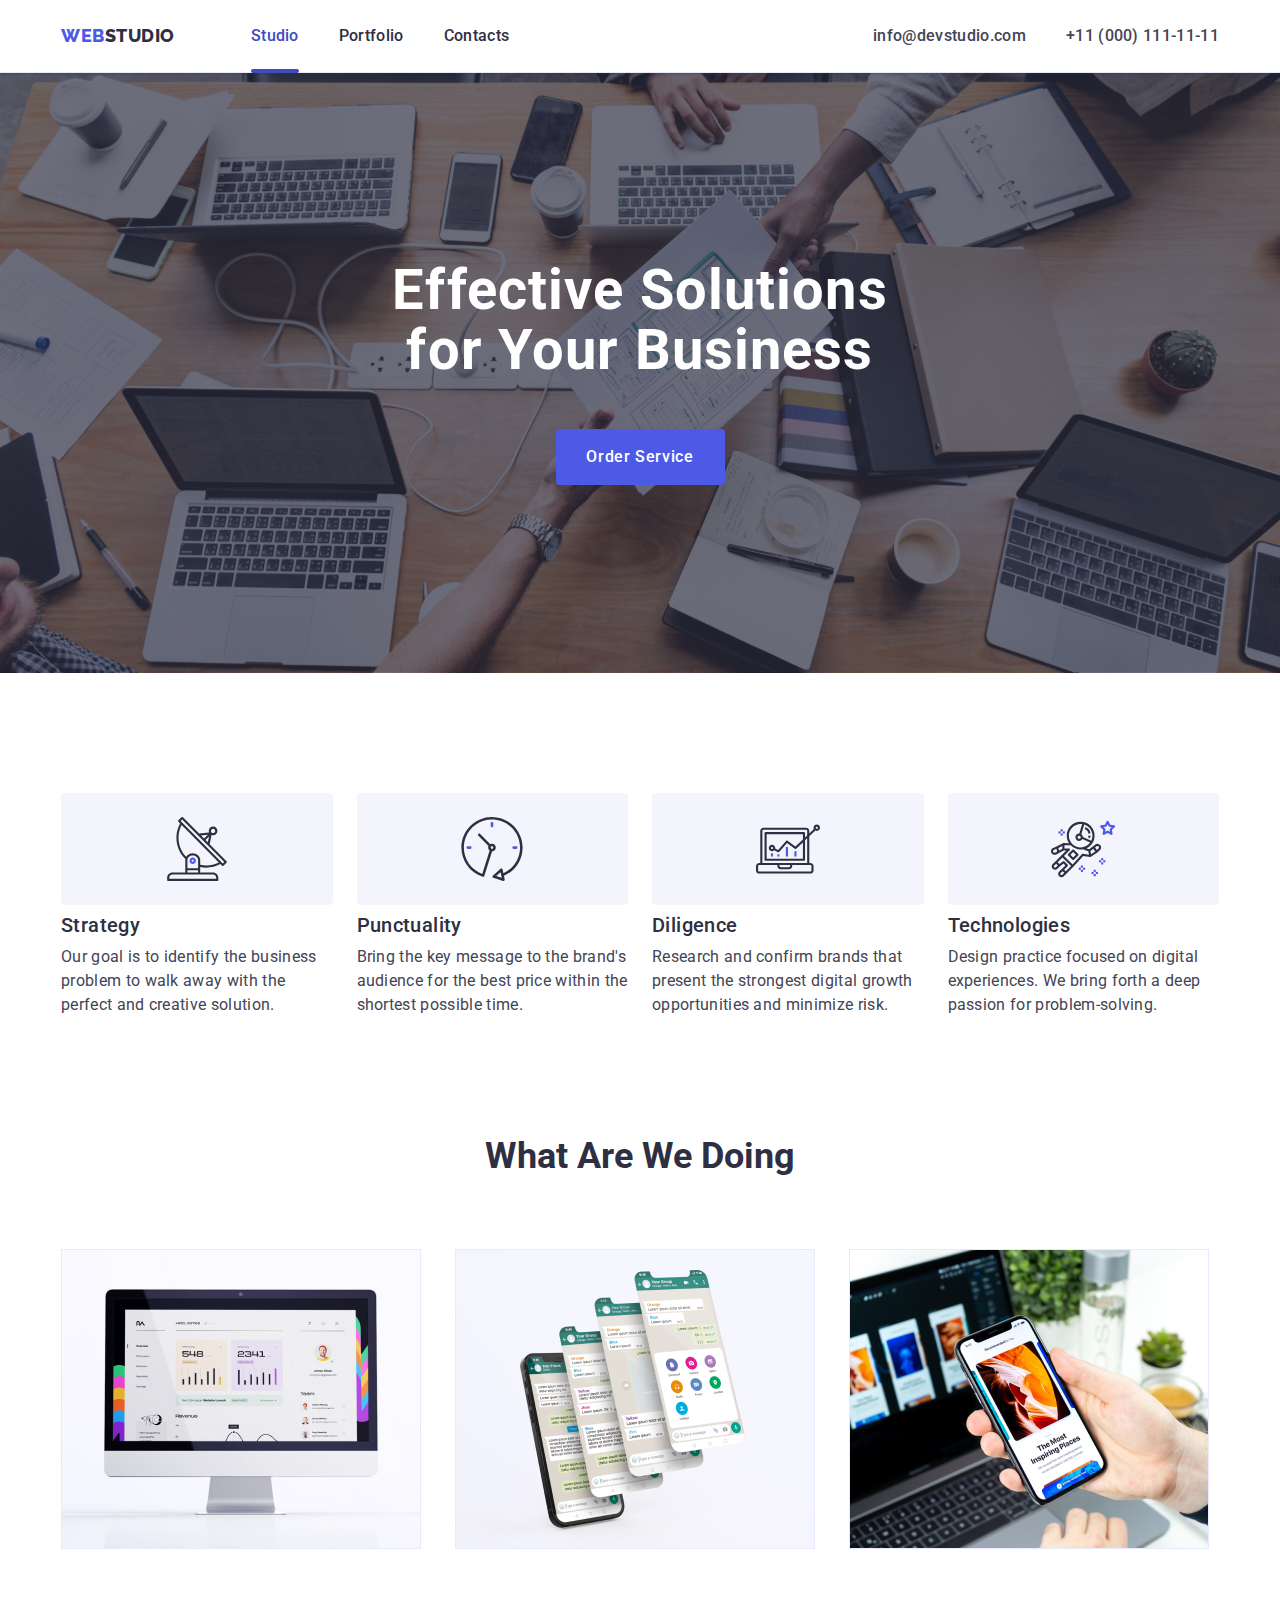
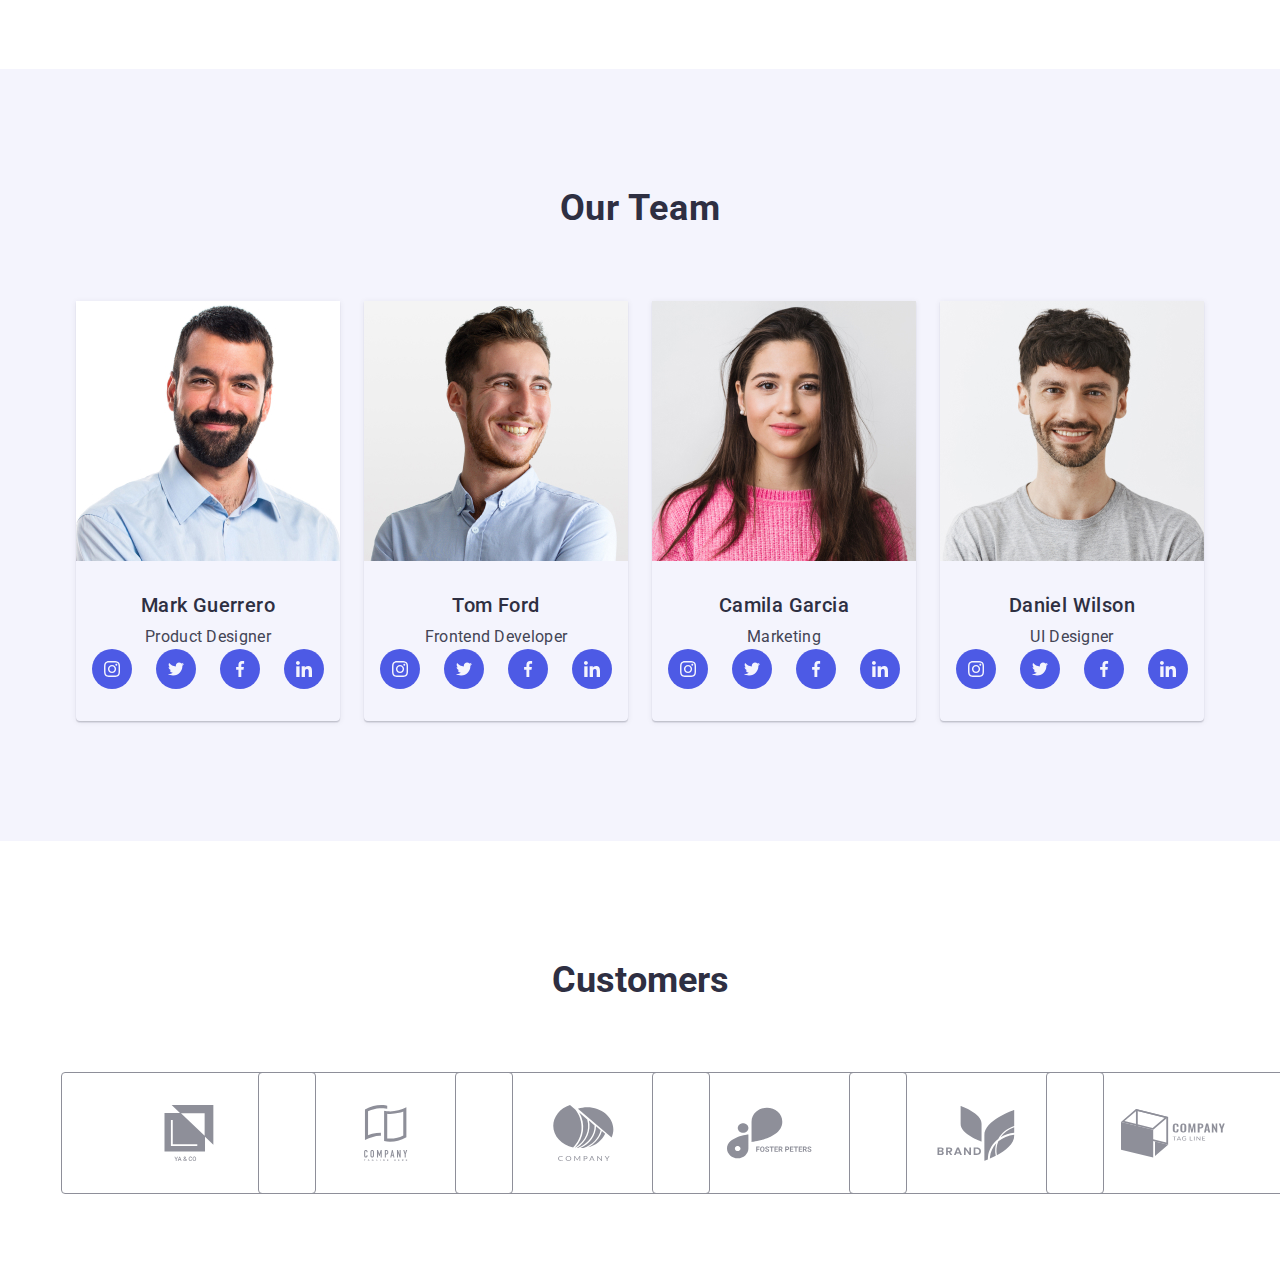
==== commit 5c8ccd1d: "update" ====
--- a/index.html
+++ b/index.html
@@ -99,7 +99,7 @@
 
 
                         </li>
-                        <ul class="socials-list">
+                        <ul class="socials-list-content">
                             <li class="socials-links">
                                 <a class="social-list_item-link link-scial" href="#">
                                     <svg width="16" height="16" class="wrap">
@@ -258,7 +258,7 @@
         </section>
         <!-- personal -->
         <section class="section_four">
-            <div class="container">
+            <div class="container ">
                 <h2 class="hide_title">Our Team</h2>
 
                 <ul class="list-time">
@@ -464,7 +464,7 @@
             </div>
         </section>
         <!-- Customers -->
-        <!-- <section class="section-five">
+        <section class="section-five">
             <div class="container">
                 <h2 class="items-customer">Customers</h2>
                 <ul class="item-wrap">
@@ -525,7 +525,7 @@
                     </li>
                 </ul>
             </div>
-        </section> -->
+        </section>
 
 
     </main>
--- a/css/mobile.css
+++ b/css/mobile.css
@@ -5,7 +5,7 @@
 justify-content: space-between;
 }
 
-.container {
+/* .container {
   width: 100%;  
   max-width: 1158px;
  margin-left: auto;
@@ -14,6 +14,13 @@
  padding-right: 16px;
       
    
+} */
+.container {
+   margin-left: auto;
+  margin-right: auto;
+  min-width: 320px;
+  padding-left: 16px;
+  padding-right: 16px;
 }
 
 /* heder=========================== */
@@ -179,9 +186,13 @@
   
   margin-bottom: 40px;
 }
+.socials-list-content {
+   display: flex;
+  gap: 56px;
+}
 .socials-list {
   display: flex;
-  gap: 56px;
+  gap: 24px;
 }
 .mbail-menu-close-btn {
   position: absolute;
@@ -315,6 +326,7 @@
   line-height: 1.11;
   letter-spacing: 0.02em;
   color: var(--navy-blue);
+  margin-bottom: 8px;
 }
 
 
@@ -335,13 +347,13 @@
 }
 
 /*  personal  section_four*/
-.section_four {
-  padding-top:96px;
-  padding-bottom: 96px;
-   /* margin: auto;
-  margin-left: auto; */
+
   /* padding-left:86px;
   padding-right:86px; */
+
+.section_four {
+  padding-top: 96px;
+  padding-bottom: 96px;
 }
 
 .section_four {
@@ -354,21 +366,116 @@
   display: flex;
   flex-direction: column;
   align-items: center;
+    
   gap: 72px;
-}
-.item {
-  
-  box-shadow: 0px 1px 6px rgba(46, 47, 66, 0.08),
+  
+}
+.tagline {
+    
+  padding: 32px 16px;
+}
+  .item {
+ height: calc((100% - 216px) / 4);
+ box-shadow: 0px 1px 6px rgba(46, 47, 66, 0.08),
     0px 1px 1px rgba(46, 47, 66, 0.16), 0px 2px 1px rgba(46, 47, 66, 0.08);
   border-radius: 0px 0px 4px 4px;
 
   border-radius: 0px 0px 4px 4px;
 }
-.tagline {
-  padding: 32px 16px;
-}
-
-
+/* .socials-list-pic{
+  display: flex;
+  gap: 24px;
+} */
+/* .tagline {
+  
+  margin-left: auto; 
+  margin-right: auto;
+  padding-right:  82px;
+  padding-left: 82px;
+} */
+.title {
+  background-color: var(--color-hover-white);
+}
+.title_section_four {
+  font-weight: 500;
+  font-size: 20px;
+  line-height: 1.2;
+  letter-spacing: 0.02em;
+  color: var(--navy-blue);
+}
+.title_section_four {
+  text-align: center;
+  margin-bottom: 8px;
+}
+.description_section_four {
+  font-size: 16px;
+  line-height: 1.5;
+  letter-spacing: 0.02em;
+  text-align: center;
+}
+
+/* custumers/////////////////////////////// */
+.section-five {
+  padding-top: 96px;
+  padding-bottom: 96px;
+}
+.items-customer {
+  font-size: 36px;
+  line-height: 1.1;
+  color: var(--navy-blue);
+  margin-bottom: 72px;
+  justify-content: center;
+  display: flex;
+}
+.item-wrap {
+  display: flex;
+    
+   
+  flex-wrap: wrap;
+  justify-content: center;
+  gap:72px 16px;
+  list-style: none;
+}
+.lead {
+width: calc((100% - 16px) / 2);
+}
+ 
+/*  ====== */
+.link-lead {
+  width: 190px;
+  height: 88px;
+  padding: 16px 40px;
+  border: 1px solid #8e8f99;
+  border-radius: 4px;
+  display: flex;
+  align-items: center;
+  justify-content: center;
+  color: #404bbf;
+  transition: border-color 250ms cubic-bezier(0.4, 0, 0.2, 1),
+    color 250ms cubic-bezier(0.4, 0, 0.2, 1);
+}
+.link-page {
+  fill: #8e8f99;
+}
+
+.link-lead:hover {
+  border-color: #404bbf;
+  color: #404bbf;
+}
+
+.link-lead:hover .link-page {
+  fill: #404bbf;
+}
+
+.link-lead:focus {
+  border-color: #404bbf;
+  color: #404bbf;
+}
+
+.link-page:hover svg,
+.link-page:focus svg {
+  fill: #404bbf;
+}
 
 @media screen and (min-width: 428px) {
  .section_one {  
--- a/css/tablet.css
+++ b/css/tablet.css
@@ -1,7 +1,16 @@
 
 @media screen and (min-width: 768px) {
       
-    
+       .container {
+  width: 768px; 
+   /* max-width: 1157px; */ 
+ margin-left: auto;
+ margin-right: auto;
+ padding-left: 16px;
+ padding-right: 16px;
+      
+   
+}
 .items {
   display: flex;
   align-items: center;
@@ -166,24 +175,31 @@
         text-align: left;
         gap:  64px  24px;
     }
-
-    .list-item {
-        flex-basis: calc((100% - 24px) / 2);
-    }
+.list-item {
+     width: calc((100% - 24px) / 2);
+}
 
 .mobile-menu-open{
     display: none;
 }
 /*  personal  section_four*/
+
 .list-time {
+    
     flex-wrap: wrap;
   flex-direction: row;
-   gap:  64px 24px;
-}
-.item {
-      flex-basis: calc((100% - 3 * 24px) / 2);
-
-}
+  justify-content: center;
+     
+   gap: 72px 24px;
+  
+  
+}
+.lead {
+width: calc((100% - 48px) / 3);
+}
+
+
+ 
 
 
 }
--- a/css/desktop.css
+++ b/css/desktop.css
@@ -3,6 +3,16 @@
     max-width: 1158px;
 } */
 @media screen and (min-width: 1158px){
+    .container {
+  width: 100%;  
+  max-width: 1158px;
+ margin-left: auto;
+ margin-right: auto;
+ padding-left: 16px;
+ padding-right: 16px;
+      
+   
+}
 .logo-header {
   margin-right: 76px;
 }
@@ -165,14 +175,46 @@
   padding-bottom: 120px;
 }
 .list-time {
+    display: flex;
+ flex-wrap: nowrap;
+    
+   
+  gap: 24px;
+}
+/* .item {
+          flex-basis: calc((100% - 3 * 24px) / 4);
+
+} */
+.tagline {
+  padding: 32px 16px;
+  
+}
+/* custumers/////////////////////////////// */
+.section-five {
+  padding-top: 120px;
+  padding-bottom: 120px;
+}
+.item-wrap {
  
   gap: 24px;
-}
-.item {
-          flex-basis: calc((100% - 3 * 24px) / 4);
-
-}
-
+  list-style: none;
+}
+.lead {
+  width: calc((100% - 120px) / 6);
+  height: 88px;
+}
+.link-lead {
+  width: 100%;
+  height: 100%;
+  border: 1px solid #8e8f99;
+  border-radius: 4px;
+  display: flex;
+  align-items: center;
+  justify-content: center;
+  color: #404bbf;
+  transition: border-color 250ms cubic-bezier(0.4, 0, 0.2, 1),
+    color 250ms cubic-bezier(0.4, 0, 0.2, 1);
+}
 }
 
 
--- a/css/styles.css
+++ b/css/styles.css
@@ -57,22 +57,8 @@
 
 
 
-.title {
-  background-color: var(--color-hover-white);
-}
-.title_section_four {
-  font-weight: 500;
-  font-size: 20px;
-  line-height: 1.2;
-  letter-spacing: 0.02em;
-  color: var(--navy-blue);
-}
-
-.description_section_four {
-  font-size: 16px;
-  line-height: 1.5;
-  letter-spacing: 0.02em;
-}
+
+
 .list-coppy {
   list-style: none;
 }
@@ -178,13 +164,7 @@
 
 
 
-.title_section_four {
-  text-align: center;
-  margin-bottom: 8px;
-}
-.description_section_four {
-  text-align: center;
-}
+
 
 /* sction-five  */
 
@@ -281,64 +261,13 @@
   fill: #f4f4fd;
 }
 
-/* custumers/////////////////////////////// */
-.section-five {
-  padding-top: 120px;
-  padding-bottom: 120px;
-}
-.items-customer {
-  font-size: 36px;
-  line-height: 1.1;
-  color: var(--navy-blue);
-  margin-bottom: 72px;
-  justify-content: center;
-  display: flex;
-}
-.item-wrap {
-  display: flex;
-  gap: 24px;
-  list-style: none;
-}
-
-.lead {
-  width: calc((100% - 120px) / 6);
-  height: 88px;
-}
-
-.link-lead {
-  width: 100%;
-  height: 100%;
-  border: 1px solid #8e8f99;
-  border-radius: 4px;
-  display: flex;
-  align-items: center;
-  justify-content: center;
-  color: #404bbf;
-  transition: border-color 250ms cubic-bezier(0.4, 0, 0.2, 1),
-    color 250ms cubic-bezier(0.4, 0, 0.2, 1);
-}
-.link-page {
-  fill: #8e8f99;
-}
-
-.link-lead:hover {
-  border-color: #404bbf;
-  color: #404bbf;
-}
-
-.link-lead:hover .link-page {
-  fill: #404bbf;
-}
-
-.link-lead:focus {
-  border-color: #404bbf;
-  color: #404bbf;
-}
-
-.link-page:hover svg,
-.link-page:focus svg {
-  fill: #404bbf;
-}
+
+
+
+
+
+
+
 
 /* fotttteeeerrrrrrrrrrrrrrr */
 .first-logo {
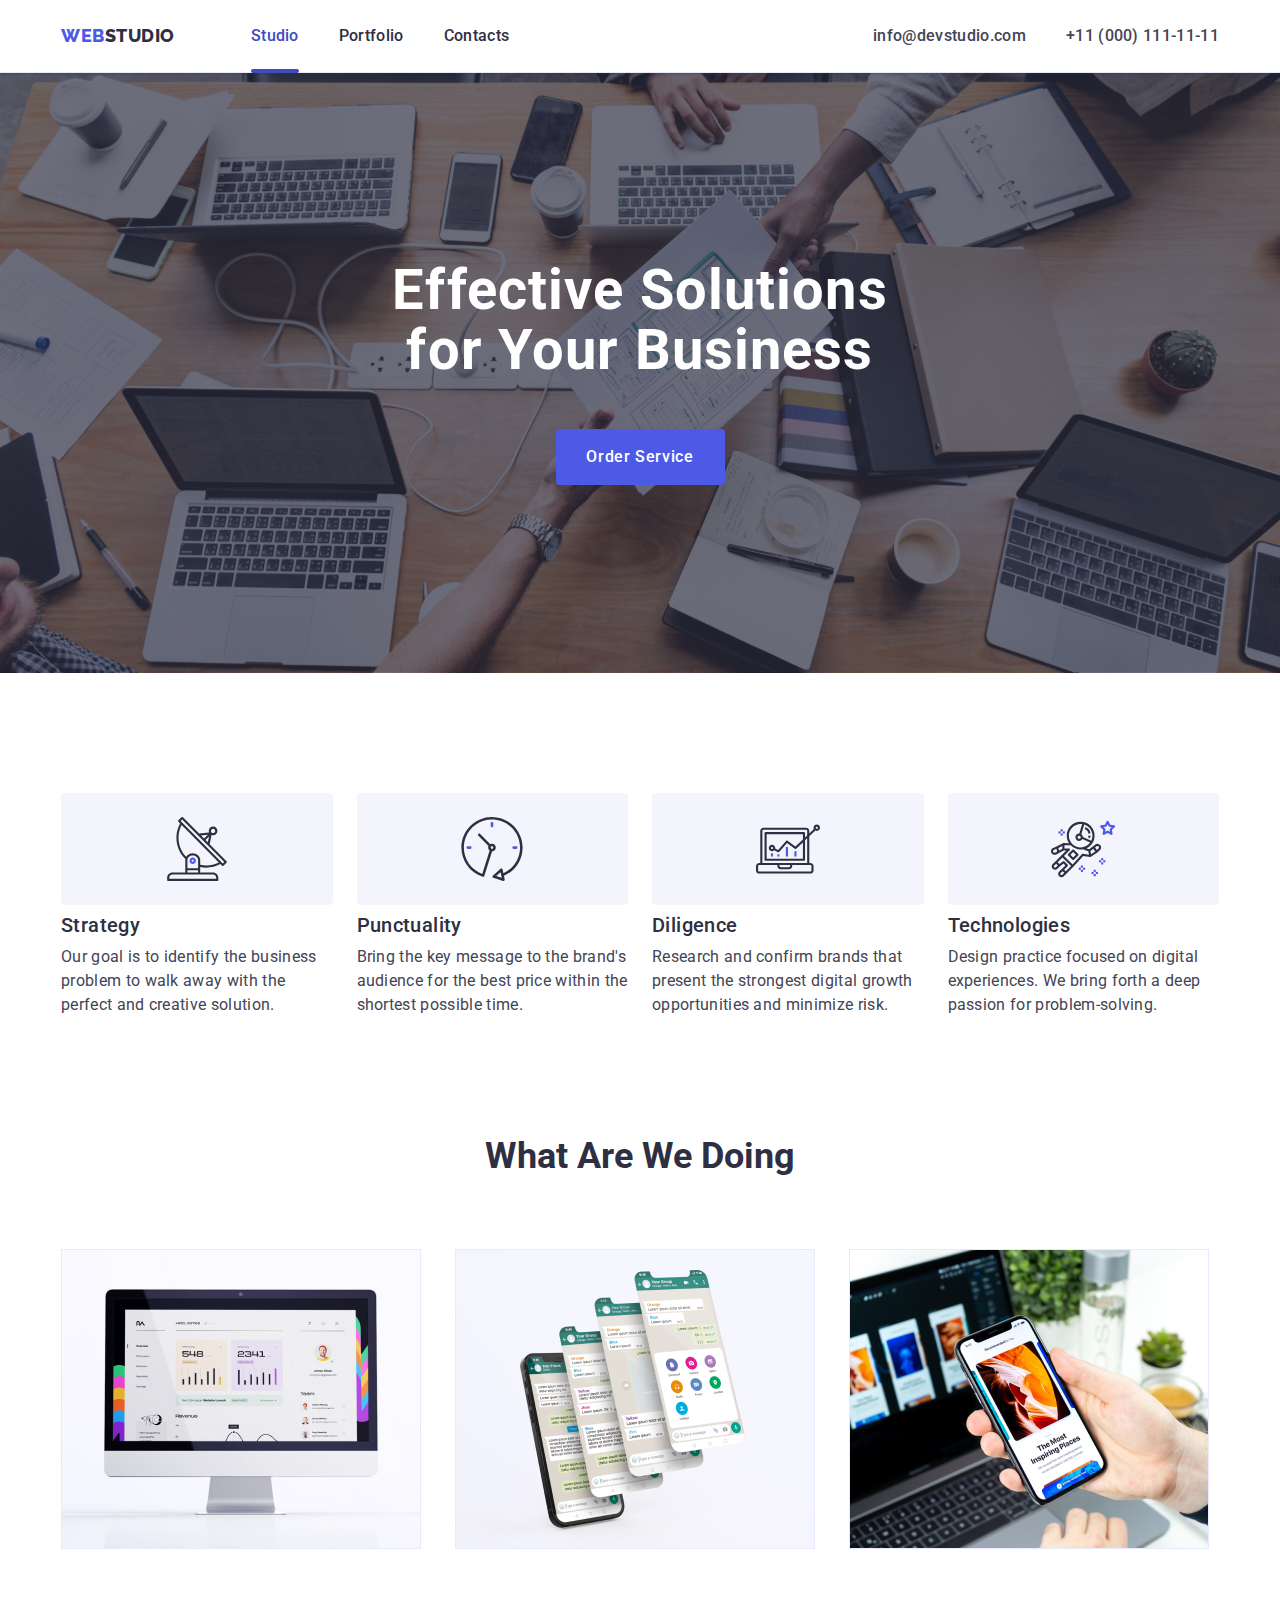
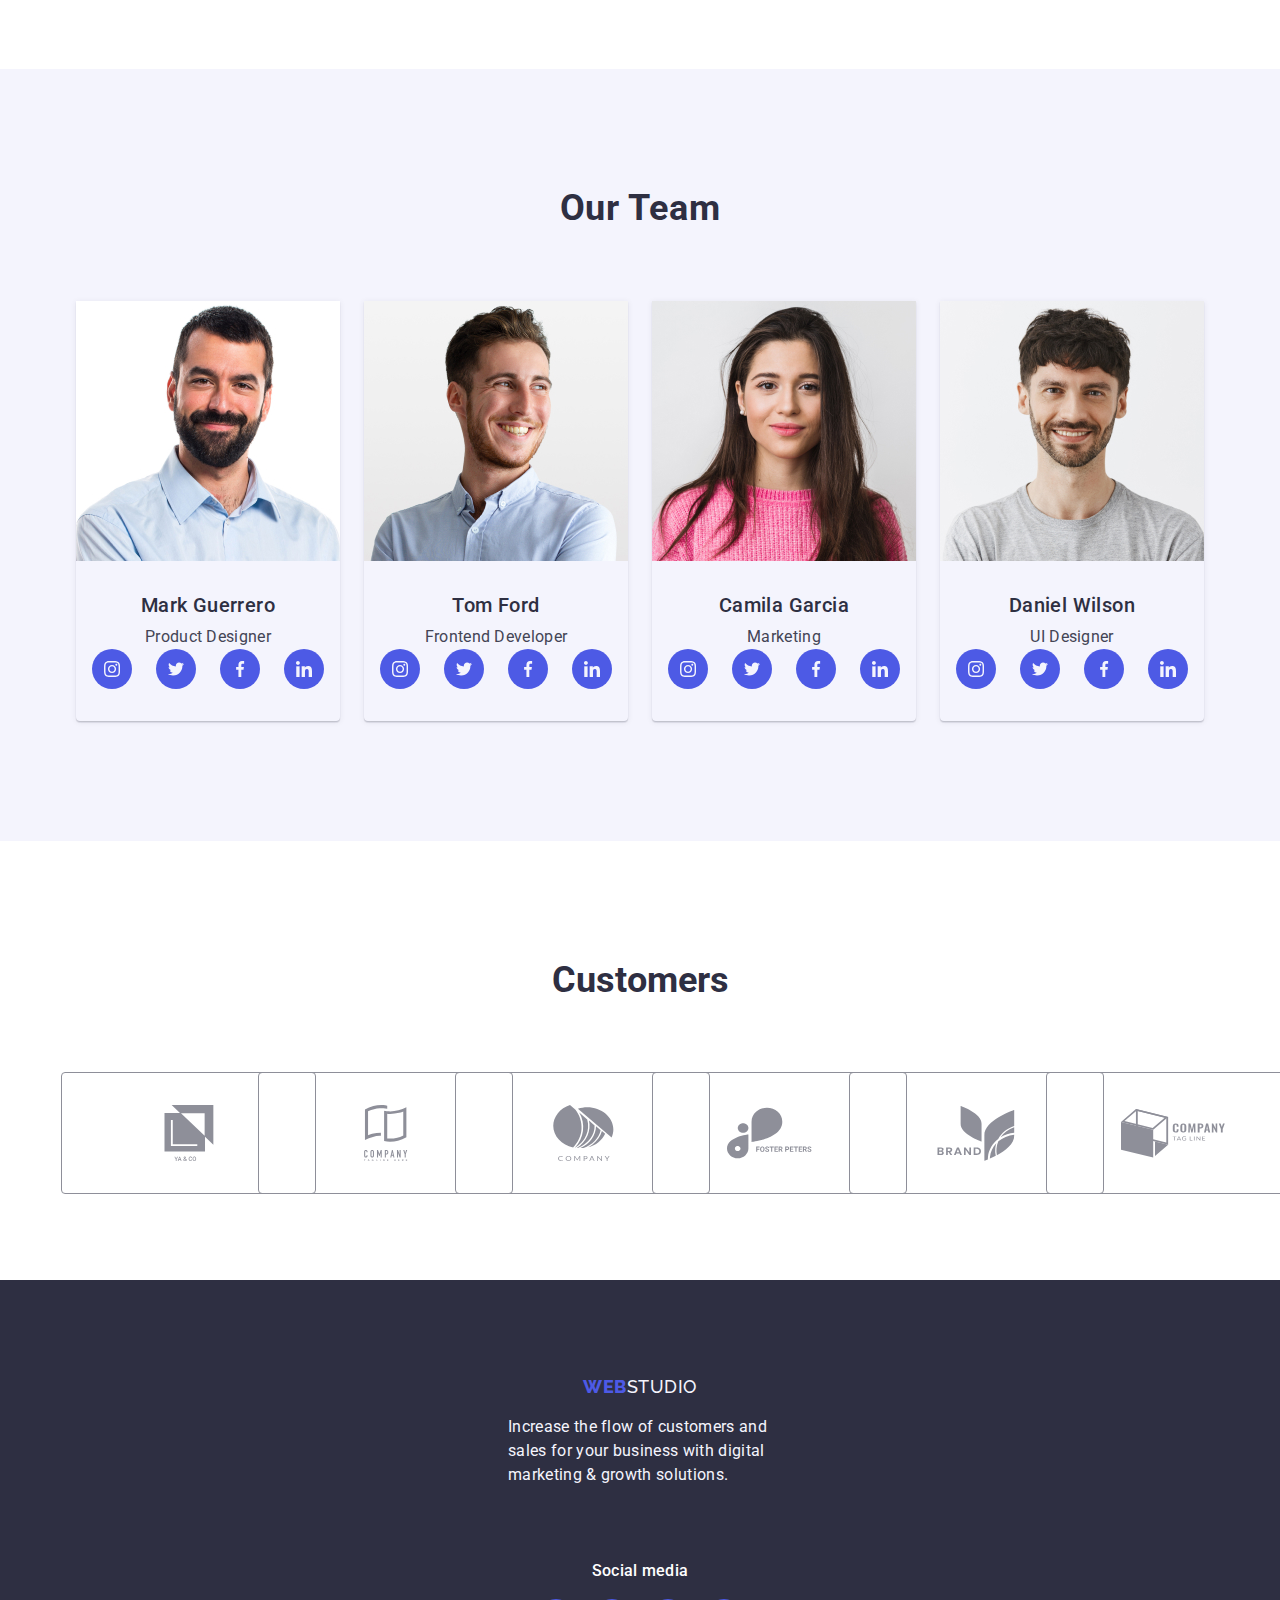
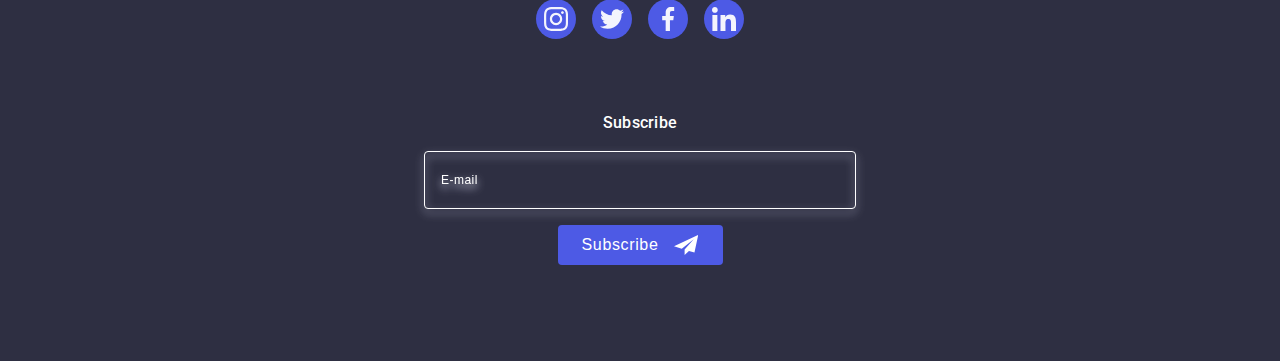
==== commit 700e1b8a: "update" ====
--- a/index.html
+++ b/index.html
@@ -530,7 +530,7 @@
 
     </main>
     <!-- fotter -->
-    <!-- <footer class="foot">
+    <footer class="foot">
         <div class="container foot-container">
             <div class="first-logo">
                 <a href="./index.html" class="logo logo-footer">WEB<span class="sub_link  studio">STUDIO</span>
@@ -594,7 +594,7 @@
                 </form>
             </div>
         </div>
-    </footer> -->
+    </footer>
     <!-- modal window -->
     <!-- <div class="backdrop is-hidden" data-modal>
         <div class="modal">
--- a/css/mobile.css
+++ b/css/mobile.css
@@ -66,10 +66,7 @@
   color: var(--navy-blue);
 }
 
-.logo-footer {
-  margin-bottom: 17.5px;
-  display: inline-block;
-}
+
 .address {
   display: none;
 }
@@ -415,7 +412,7 @@
 }
 
 /* custumers/////////////////////////////// */
-.section-five {
+ .section-five {
   padding-top: 96px;
   padding-bottom: 96px;
 }
@@ -430,21 +427,21 @@
 .item-wrap {
   display: flex;
     
-   
+  
   flex-wrap: wrap;
   justify-content: center;
   gap:72px 16px;
   list-style: none;
 }
-.lead {
-width: calc((100% - 16px) / 2);
-}
- 
+   /* .lead {
+width: calc((100% - 16px) / 3);
+}    */
+  
 /*  ====== */
-.link-lead {
-  width: 190px;
-  height: 88px;
-  padding: 16px 40px;
+ .link-lead {
+   width: 100%;
+  height: 100%; 
+padding: 16px 40px;
   border: 1px solid #8e8f99;
   border-radius: 4px;
   display: flex;
@@ -475,6 +472,141 @@
 .link-page:hover svg,
 .link-page:focus svg {
   fill: #404bbf;
+} 
+
+/* fotter========================================================= */
+.foot {
+  display: flex;
+
+  background-color: var(--navy-blue);
+
+  padding: 96px 0;
+}
+  .foot-container {
+  display: flex;
+  flex-direction: column;
+  align-items: center;
+} 
+.logo-footer {
+  margin-bottom: 17.5px;
+  display: inline-block;
+ display: flex;
+  justify-content: center;
+}
+.accent {
+  max-width: 264px;
+  margin-bottom: 72px;
+}
+
+.sub_link {
+  font-family: "Raleway";
+  font-style: normal;
+  font-weight: 800;
+  font-size: 18px;
+  line-height: 21px;
+  color: var(--color-background-button);
+}
+.studio {
+  color: var(--color-background-button);
+  font-weight: 500;
+  text-decoration: none;
+}
+.list-coppy {
+  list-style: none;
+}
+
+
+
+
+.list-link {
+  list-style: none;
+}
+.accent {
+  font-weight: 400;
+  font-size: 16px;
+  line-height: calc(24 / 16);
+  letter-spacing: 0.02em;
+  color: var(--color-background-button);
+}
+.socials-media-label {
+  display: flex;
+  justify-content: center;
+  font-family: "Roboto";
+  font-style: normal;
+  font-weight: 500;
+  font-size: 16px;
+  line-height: 24px;
+  letter-spacing: 0.02em;
+  color: var(--color-white);
+  margin-bottom: 16px;
+}
+.socials-media-conteiner {
+  display: flex;
+  list-style: none;
+ 
+  margin-bottom: 72px;
+  gap: 16px;
+}
+.box-coppy {
+  width: 40px;
+  height: 40px;
+}
+.blok {
+  width: 100%;
+  height: 100%;
+  background-color: #4d5ae5;
+  border-radius: 50%;
+  display: flex;
+  align-items: center;
+  justify-content: center;
+  transition: background-color 250ms cubic-bezier(0.4, 0, 0.2, 1);
+}
+.blok:hover {
+  background-color: #31d0aa;
+}
+.blok:focus {
+  background-color: #31d0aa;
+}
+.media {
+  fill: #f4f4fd;
+} 
+.footer-form {
+  display: flex;
+ flex-direction: column;
+ align-items: center;
+}
+.footer-form-input {
+  width: 398px;
+  height: 40px;
+  border: 1px solid #ffffff;
+  filter: drop-shadow(0px 4px 4px #e7e9fc);
+  border-radius: 4px;
+  background-color: transparent;
+  color: #ffffff;
+  padding: 8px 16px;
+  margin-bottom: 16px;
+  outline: 1px solid transparent;
+  transition: border-color 250ms cubic-bezier(0.4, 0, 0.2, 1);
+}
+.footer-form-btn {
+  display: flex;
+  background-color: #4d5ae5;
+  align-items: center;
+  justify-content: center;
+  width: 165px;
+  height: 40px;
+  padding: 8px 24px;
+  gap: 16px;
+
+  color: #ffffff;
+  font-weight: 500;
+  font-size: 16px;
+  line-height: 1.5;
+  letter-spacing: 0.04em;
+  border-radius: 4px;
+  border: none;
+  cursor: pointer;
+  transition: background-color 250ms cubic-bezier(0.4, 0, 0.2, 1);
 }
 
 @media screen and (min-width: 428px) {
--- a/css/tablet.css
+++ b/css/tablet.css
@@ -184,22 +184,37 @@
 }
 /*  personal  section_four*/
 
-.list-time {
+ .list-time {
     
     flex-wrap: wrap;
-  flex-direction: row;
+ flex-direction: row;
   justify-content: center;
      
    gap: 72px 24px;
   
   
 }
-.lead {
-width: calc((100% - 48px) / 3);
-}
-
-
- 
+/* custumers/////////////////////////////// */
+.item-wrap {
+  
+  gap: 72px 16px;
+}
+.link-lead {
+    padding: 16px 40px;
+}
+  /* .lead {
+    
+flex-basis: calc((100% - 96px) / 2);
+}   */
+/* Fotter ========================== */
+
+ /* .socials-media-conteiner {
+  display: flex;
+  list-style: none;
+  justify-content: space-between;
+  margin: 0;
+  gap: 16px;
+}  */
 
 
 }
--- a/css/desktop.css
+++ b/css/desktop.css
@@ -190,11 +190,16 @@
   
 }
 /* custumers/////////////////////////////// */
-.section-five {
+ .section-five {
   padding-top: 120px;
   padding-bottom: 120px;
 }
 .item-wrap {
+  display: flex;
+    
+  
+  flex-wrap: wrap;
+  justify-content: center;
  
   gap: 24px;
   list-style: none;
@@ -214,7 +219,95 @@
   color: #404bbf;
   transition: border-color 250ms cubic-bezier(0.4, 0, 0.2, 1),
     color 250ms cubic-bezier(0.4, 0, 0.2, 1);
-}
+} 
+
+/* fotter */
+/* .foot {
+  display: flex;
+
+  background-color: var(--navy-blue);
+
+  padding: 100px 0;
+}
+.foot-container {
+  display: flex;
+  align-items: baseline;
+  
+}
+.first-logo {
+  margin-right: 120px;
+}
+.logo-footer {
+  margin-bottom: 17.5px;
+  display: inline-block;
+}
+.footer-block {
+  margin-left: 80px;
+}
+.accent {
+  max-width: 264px;
+}
+.socials-media-conteiner {
+  display: flex;
+  list-style: none;
+  justify-content: space-between;
+  margin: 0;
+  gap: 16px;
+}
+.box-coppy {
+  width: 40px;
+  height: 40px;
+}
+.blok {
+  width: 100%;
+  height: 100%;
+  background-color: #4d5ae5;
+  border-radius: 50%;
+  display: flex;
+  align-items: center;
+  justify-content: center;
+  transition: background-color 250ms cubic-bezier(0.4, 0, 0.2, 1);
+}
+.blok:hover {
+  background-color: #31d0aa;
+}
+.blok:focus {
+  background-color: #31d0aa;
+} 
+.footer-form {
+  display: flex;
+  gap: 24px;
+}
+.footer-form-input {
+  width: 254px;
+  height: 40px;
+  border: 1px solid #ffffff;
+  filter: drop-shadow(0px 4px 4px #e7e9fc);
+  border-radius: 4px;
+  background-color: transparent;
+  color: #ffffff;
+  padding: 8px 16px;
+  outline: 1px solid transparent;
+  transition: border-color 250ms cubic-bezier(0.4, 0, 0.2, 1);
+}
+.footer-form-btn {
+  display: flex;
+  background-color: #4d5ae5;
+  align-items: center;
+  justify-content: center;
+  padding: 8px 24px;
+  gap: 16px;
+
+  color: #ffffff;
+  font-weight: 500;
+  font-size: 16px;
+  line-height: 1.5;
+  letter-spacing: 0.04em;
+  border-radius: 4px;
+  border: none;
+  cursor: pointer;
+  transition: background-color 250ms cubic-bezier(0.4, 0, 0.2, 1);
+}*/
 }
 
 
--- a/css/styles.css
+++ b/css/styles.css
@@ -59,27 +59,7 @@
 
 
 
-.list-coppy {
-  list-style: none;
-}
-/* fotter */
-
-.studio {
-  color: var(--color-background-button);
-  font-weight: 500;
-  text-decoration: none;
-}
-.sub_link {
-  font-family: "Raleway";
-  font-style: normal;
-  font-weight: 800;
-  font-size: 18px;
-  line-height: 21px;
-  color: var(--color-background-button);
-}
-.list-link {
-  list-style: none;
-}
+
 .button-labels_list {
   font-family: "Roboto", sans-serif;
   color: var(--color-hover-nav);
@@ -123,13 +103,7 @@
   letter-spacing: 0.02em;
   color: var(--color-nav);
 }
-.accent {
-  font-weight: 400;
-  font-size: 16px;
-  line-height: calc(24 / 16);
-  letter-spacing: 0.02em;
-  color: var(--color-background-button);
-}
+
 
 /* стилі  */
 /* header */
@@ -168,18 +142,7 @@
 
 /* sction-five  */
 
-/* fotter */
-.foot {
-  display: flex;
-
-  background-color: var(--navy-blue);
-
-  padding: 100px 0;
-}
-
-.accent {
-  max-width: 264px;
-}
+
 /* portfolio */
 
 
@@ -270,55 +233,15 @@
 
 
 /* fotttteeeerrrrrrrrrrrrrrr */
-.first-logo {
-  margin-right: 120px;
-}
-
-.foot-container {
-  display: flex;
-  align-items: baseline;
-}
-.socials-media-conteiner {
-  display: flex;
-  list-style: none;
-  justify-content: space-between;
-  margin: 0;
-  gap: 16px;
-}
-.box-coppy {
-  width: 40px;
-  height: 40px;
-}
-.blok {
-  width: 100%;
-  height: 100%;
-  background-color: #4d5ae5;
-  border-radius: 50%;
-  display: flex;
-  align-items: center;
-  justify-content: center;
-  transition: background-color 250ms cubic-bezier(0.4, 0, 0.2, 1);
-}
-.blok:hover {
-  background-color: #31d0aa;
-}
-.blok:focus {
-  background-color: #31d0aa;
-}
-.media {
-  fill: #f4f4fd;
-}
-
-.socials-media-label {
-  font-family: "Roboto";
-  font-style: normal;
-  font-weight: 500;
-  font-size: 16px;
-  line-height: 24px;
-  letter-spacing: 0.02em;
-  color: var(--color-white);
-  margin-bottom: 16px;
-}
+
+
+
+
+
+
+
+
+
 /* portfoglio////////////////////// */
 
 .button-labels_list:hover {
@@ -637,27 +560,11 @@
 }
 
 /* fotter подписка */
-.footer-block {
-  margin-left: 80px;
-}
-
-.footer-form {
-  display: flex;
-  gap: 24px;
-}
-
-.footer-form-input {
-  width: 254px;
-  height: 40px;
-  border: 1px solid #ffffff;
-  filter: drop-shadow(0px 4px 4px #e7e9fc);
-  border-radius: 4px;
-  background-color: transparent;
-  color: #ffffff;
-  padding: 8px 16px;
-  outline: 1px solid transparent;
-  transition: border-color 250ms cubic-bezier(0.4, 0, 0.2, 1);
-}
+
+
+
+
+
 
 .footer-form-input::placeholder {
   color: #ffffff;
@@ -671,24 +578,7 @@
   border-color: #31d0aa;
 }
 
-.footer-form-btn {
-  display: flex;
-  background-color: #4d5ae5;
-  align-items: center;
-  justify-content: center;
-  padding: 8px 24px;
-  gap: 16px;
-
-  color: #ffffff;
-  font-weight: 500;
-  font-size: 16px;
-  line-height: 1.5;
-  letter-spacing: 0.04em;
-  border-radius: 4px;
-  border: none;
-  cursor: pointer;
-  transition: background-color 250ms cubic-bezier(0.4, 0, 0.2, 1);
-}
+
 .footer-form-btn:hover,
 .footer-form-btn:focus {
   background-color: var(--ocean);
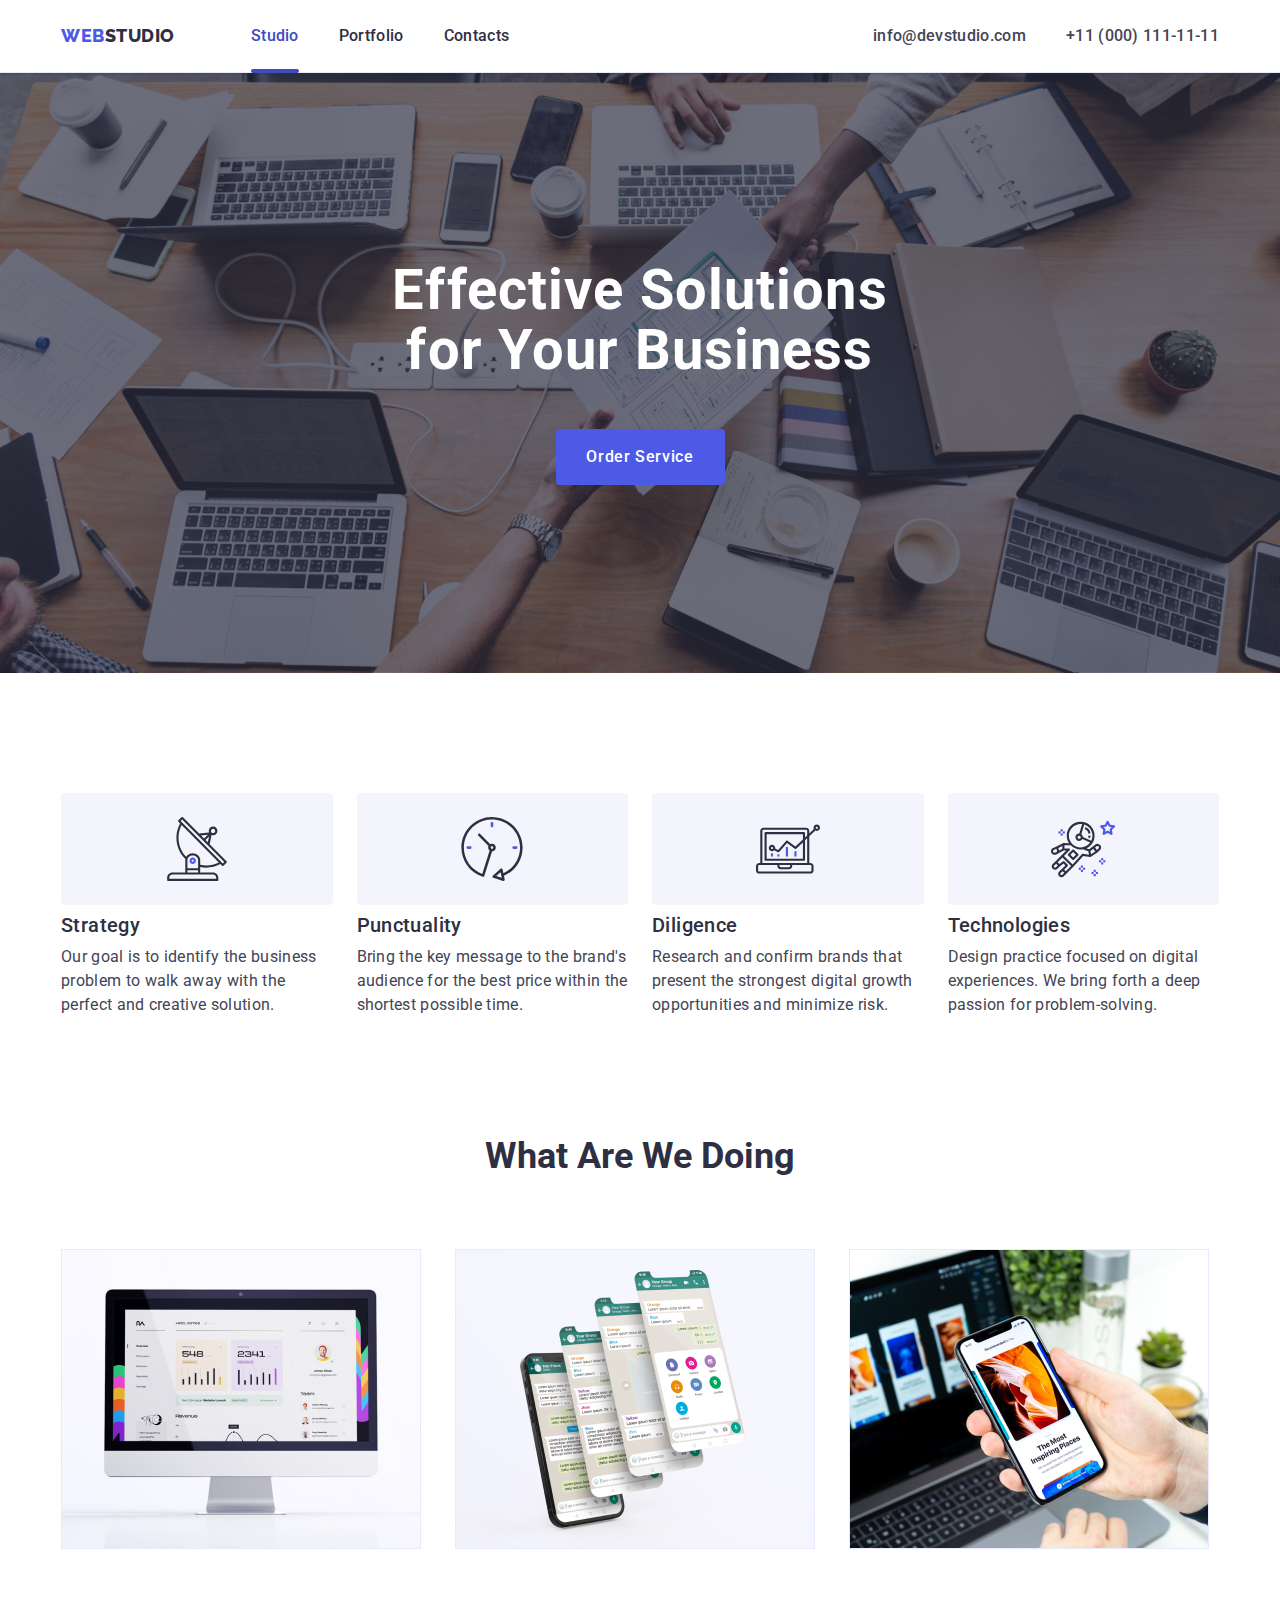
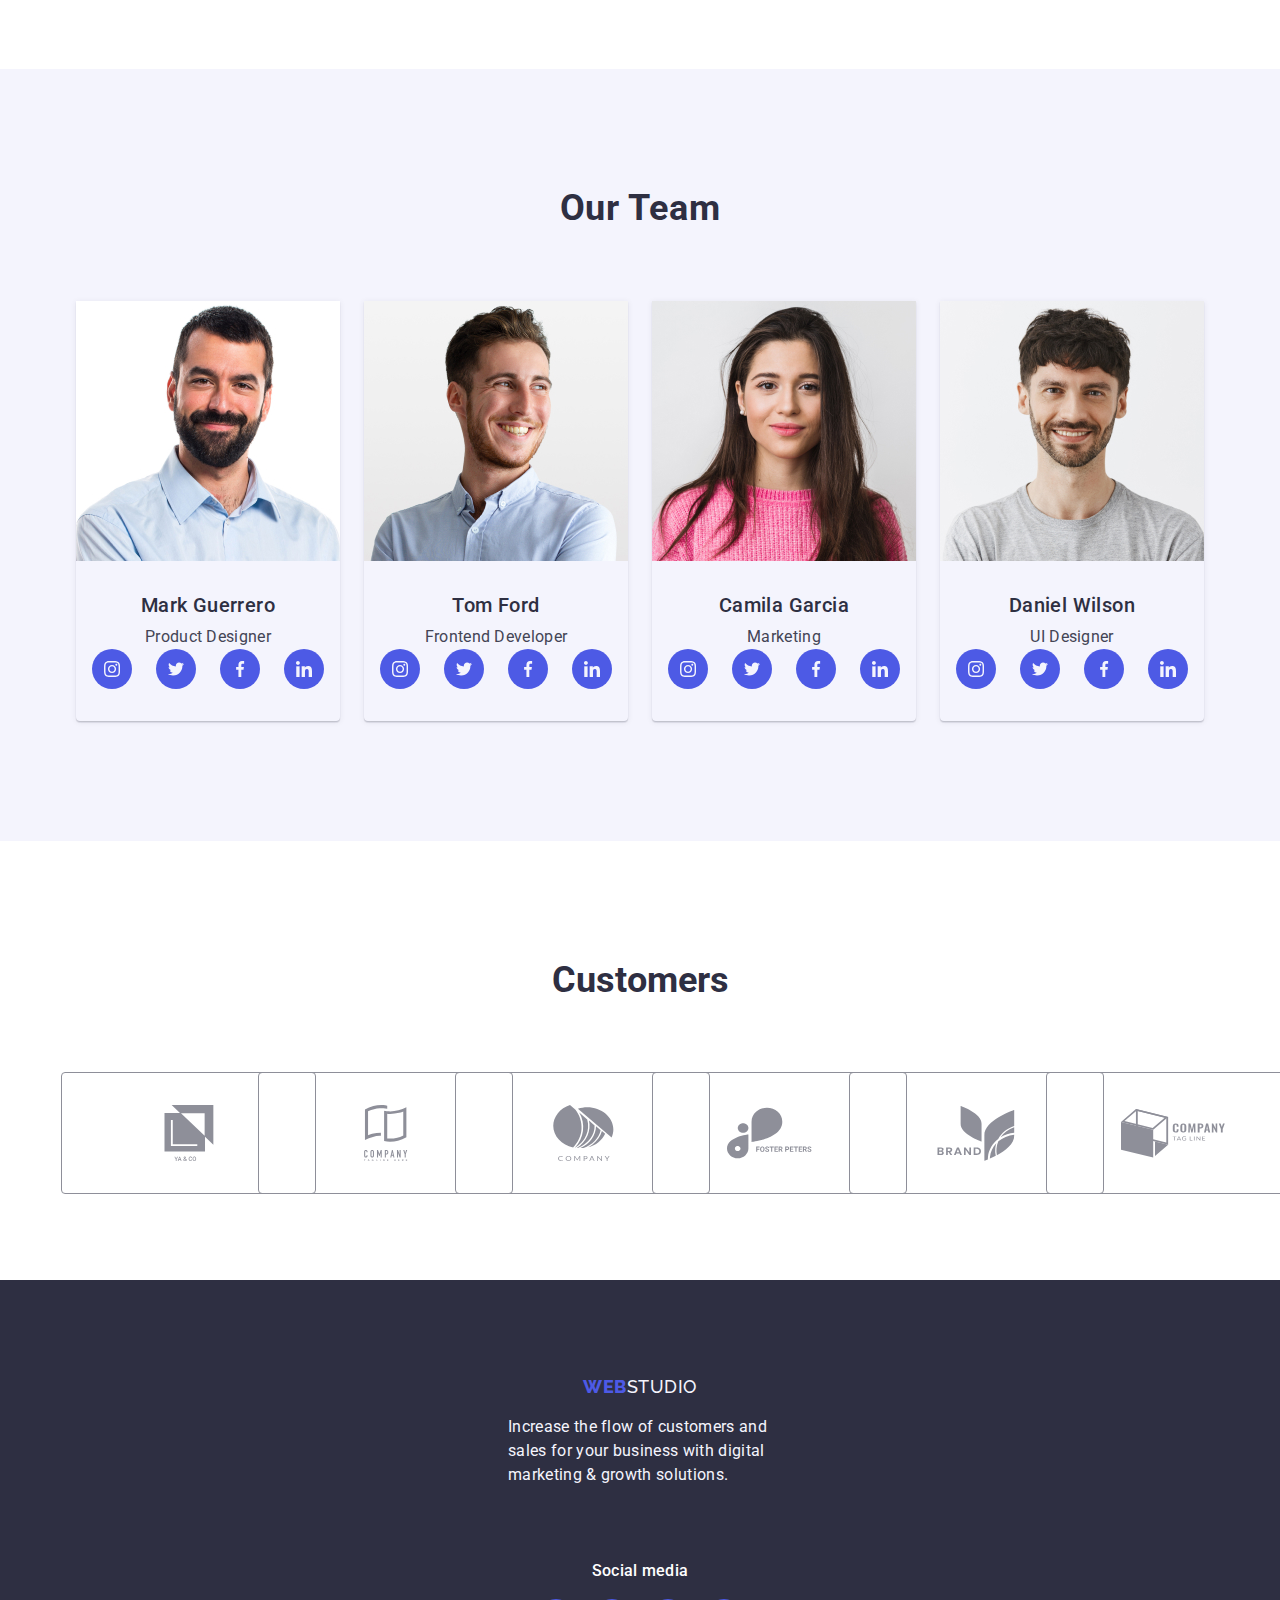
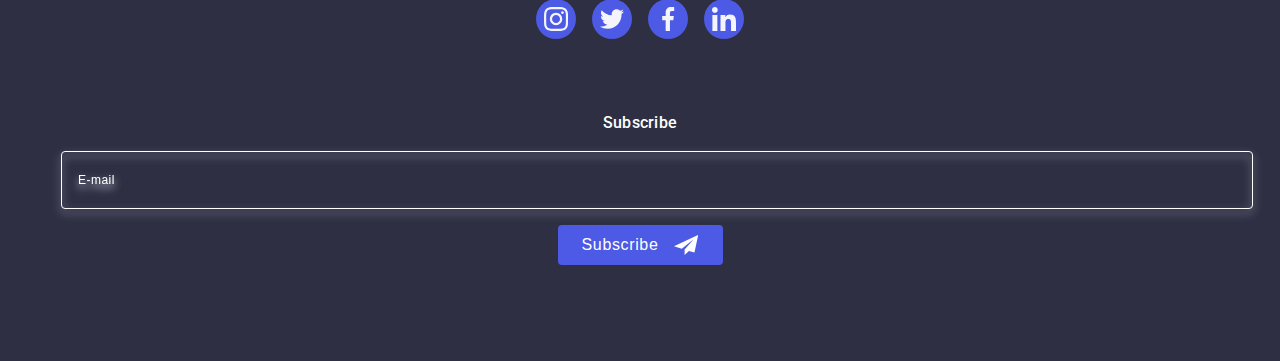
==== commit 7c90b5c0: "update" ====
--- a/index.html
+++ b/index.html
@@ -584,13 +584,14 @@
                         <input id="user-privacy" class="footer-form-input" type="email" name="email"
                             placeholder="E-mail" required />
                     </label>
-                    <button type="submit" class="footer-form-btn">
-                        Subscribe
-                        <svg class="footer-form-icon" width="24" height="24">
-                            <use href="./images/icons.svg#icon-email"></use>
-                        </svg>
-                    </button>
-
+                    <div class="button-footer">
+                        <button type="submit" class="footer-form-btn">
+                            Subscribe
+                            <svg class="footer-form-icon" width="24" height="24">
+                                <use href="./images/icons.svg#icon-email"></use>
+                            </svg>
+                        </button>
+                    </div>
                 </form>
             </div>
         </div>
--- a/css/mobile.css
+++ b/css/mobile.css
@@ -497,6 +497,13 @@
   max-width: 264px;
   margin-bottom: 72px;
 }
+.footer-block {
+  width: 100%;
+}
+.button-footer {
+  display:flex ;
+  justify-content: center;
+}
 
 .sub_link {
   font-family: "Raleway";
@@ -570,13 +577,15 @@
 .media {
   fill: #f4f4fd;
 } 
+
 .footer-form {
   display: flex;
  flex-direction: column;
- align-items: center;
+
+ width: 100%;
 }
 .footer-form-input {
-  width: 398px;
+  width: 100%;
   height: 40px;
   border: 1px solid #ffffff;
   filter: drop-shadow(0px 4px 4px #e7e9fc);
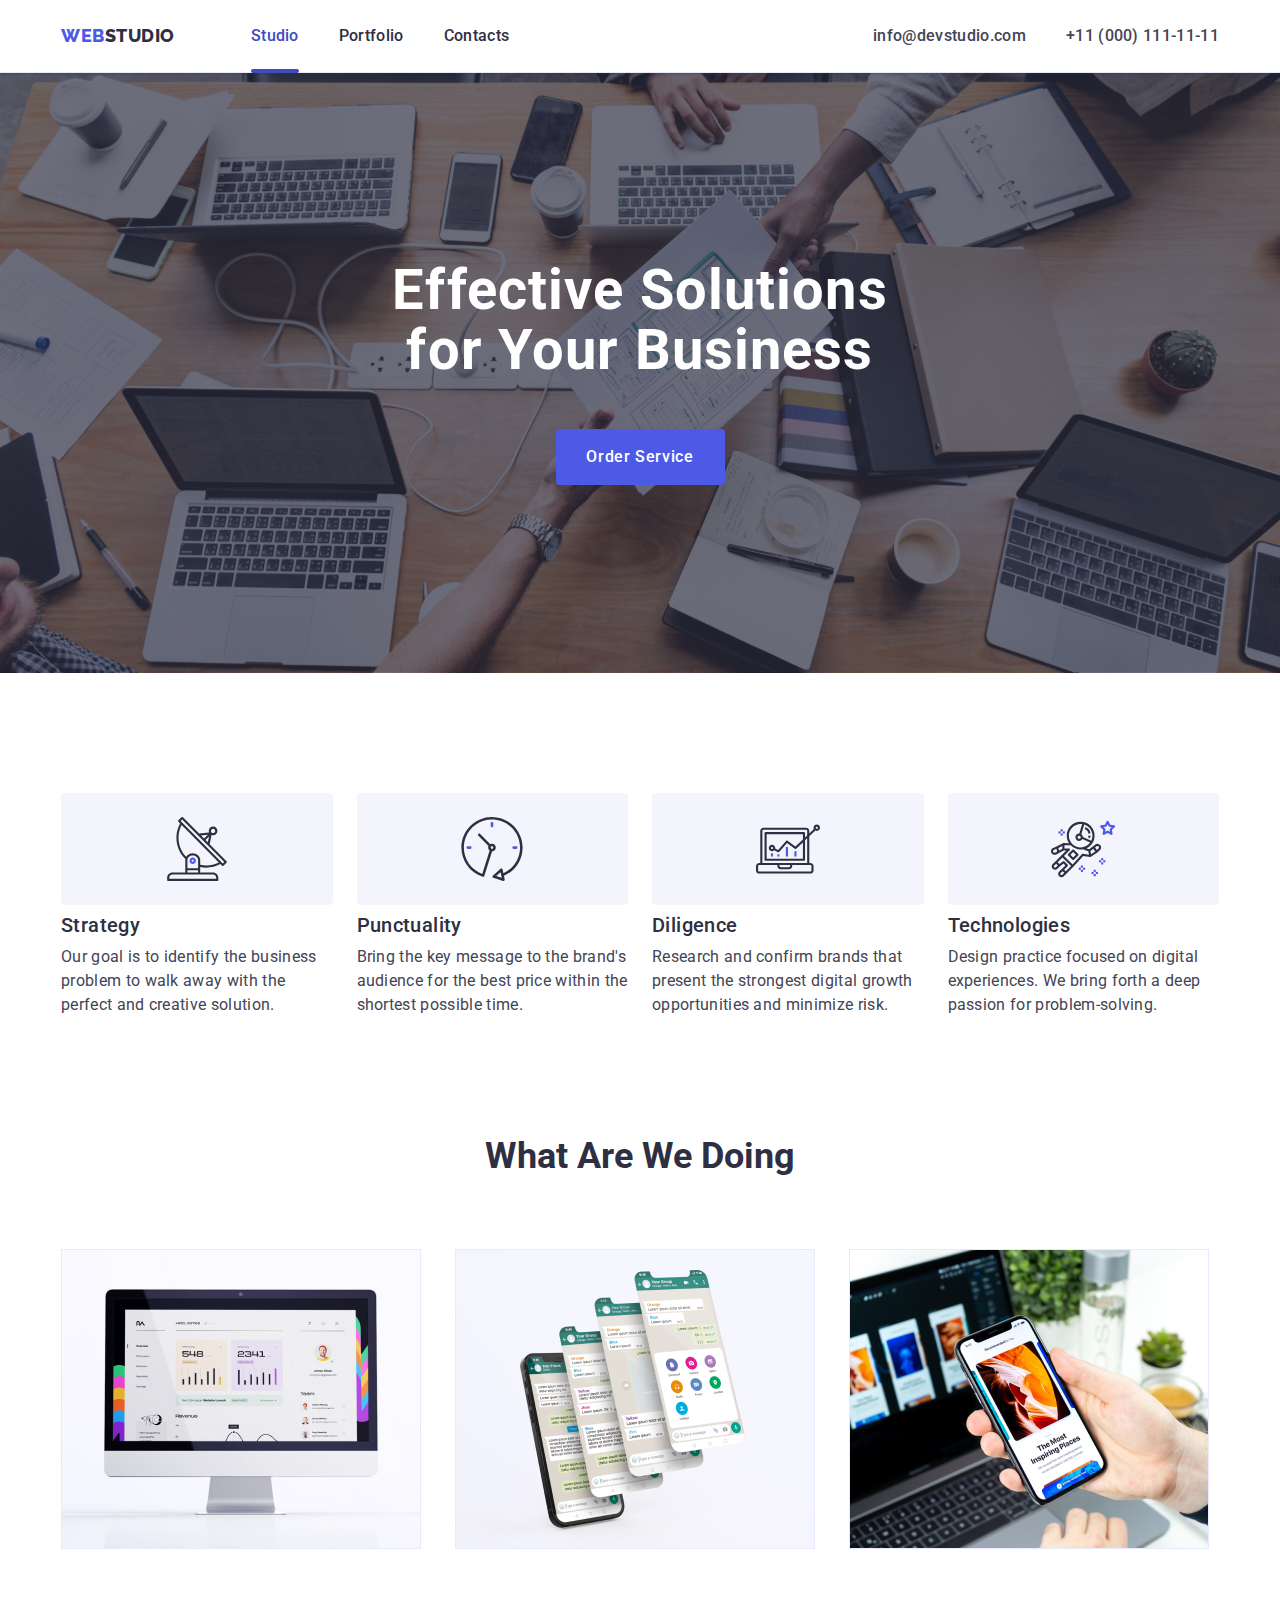
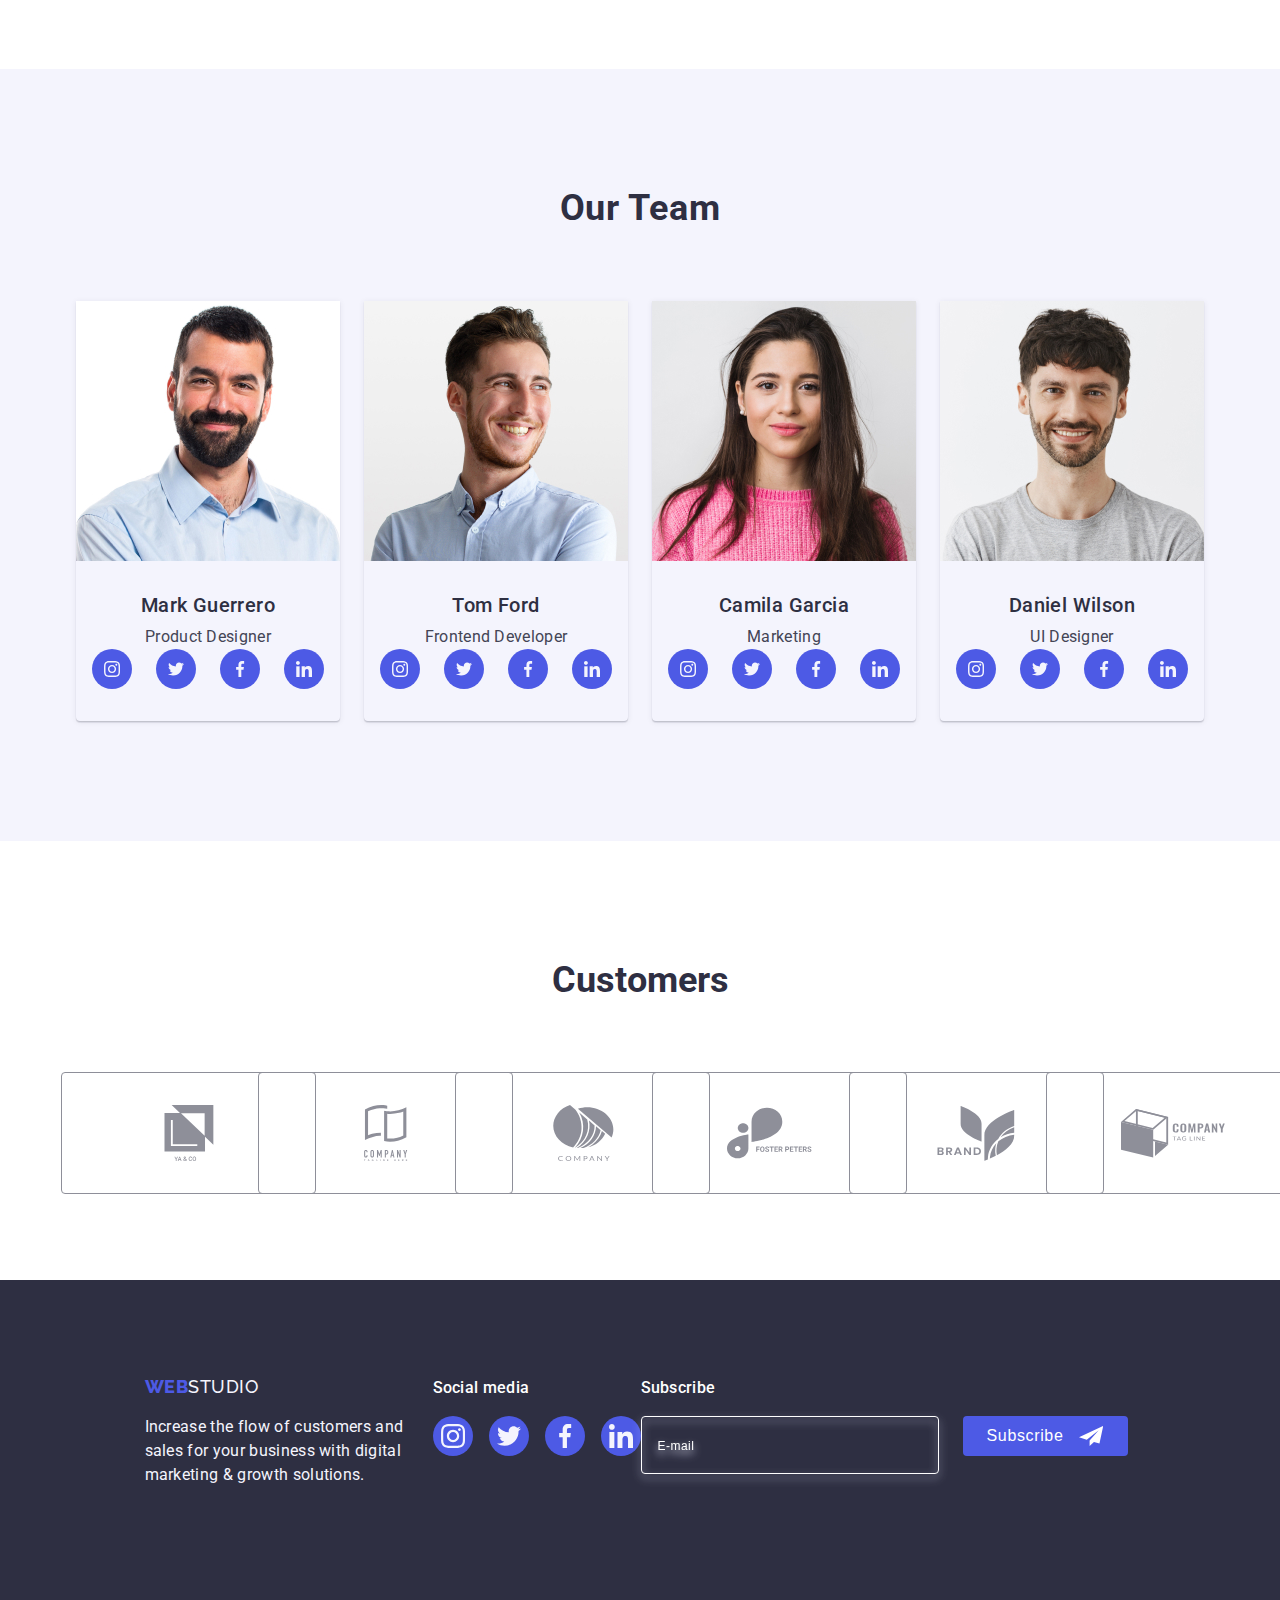
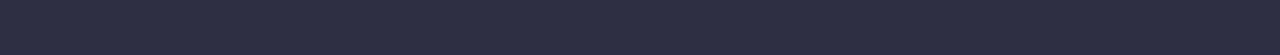
==== commit fe1f1236: "update" ====
--- a/index.html
+++ b/index.html
@@ -533,6 +533,7 @@
     <footer class="foot">
         <div class="container foot-container">
             <div class="first-logo">
+
                 <a href="./index.html" class="logo logo-footer">WEB<span class="sub_link  studio">STUDIO</span>
                 </a>
                 <p class="accent">Increase the flow of customers and sales for your business with digital
@@ -578,7 +579,7 @@
                 </ul>
             </div>
             <div class="footer-block">
-                <p class="socials-media-label">Subscribe</p>
+                <p class="socials-media-label-text">Subscribe</p>
                 <form class="footer-form">
                     <label for="user-privacy">
                         <input id="user-privacy" class="footer-form-input" type="email" name="email"
--- a/css/mobile.css
+++ b/css/mobile.css
@@ -547,6 +547,18 @@
   color: var(--color-white);
   margin-bottom: 16px;
 }
+.socials-media-label-text {
+  display: flex;
+  justify-content: center;
+  font-family: "Roboto";
+  font-style: normal;
+  font-weight: 500;
+  font-size: 16px;
+  line-height: 24px;
+  letter-spacing: 0.02em;
+  color: var(--color-white);
+  margin-bottom: 16px;
+}
 .socials-media-conteiner {
   display: flex;
   list-style: none;
--- a/css/tablet.css
+++ b/css/tablet.css
@@ -215,8 +215,44 @@
   margin: 0;
   gap: 16px;
 }  */
-
-
+.foot {
+  display: flex;
+
+  background-color: var(--navy-blue);
+
+  padding: 96px 0;
+}
+  .foot-container {
+  flex-wrap: wrap;
+       text-align: left; 
+  flex-direction: inherit;
+  justify-content: center;
+  align-items: normal;
+}
+.first-logo {
+    margin-right: 24px;
+}
+.logo-footer {
+    justify-content: inherit;
+}
+.socials-media-label {
+    justify-content: inherit;
+}
+.footer-form {
+    justify-content: inherit;
+    flex-direction: inherit;
+}
+.footer-form-input {
+    width: 264px;
+    margin-right: 24px;
+    margin-bottom: 0;
+}
+.socials-media-label-text {
+    justify-content: inherit;
+}
+.footer-block {
+  width: 495px;
+}
 }
 
 @media screen and (min-width: 428px) {
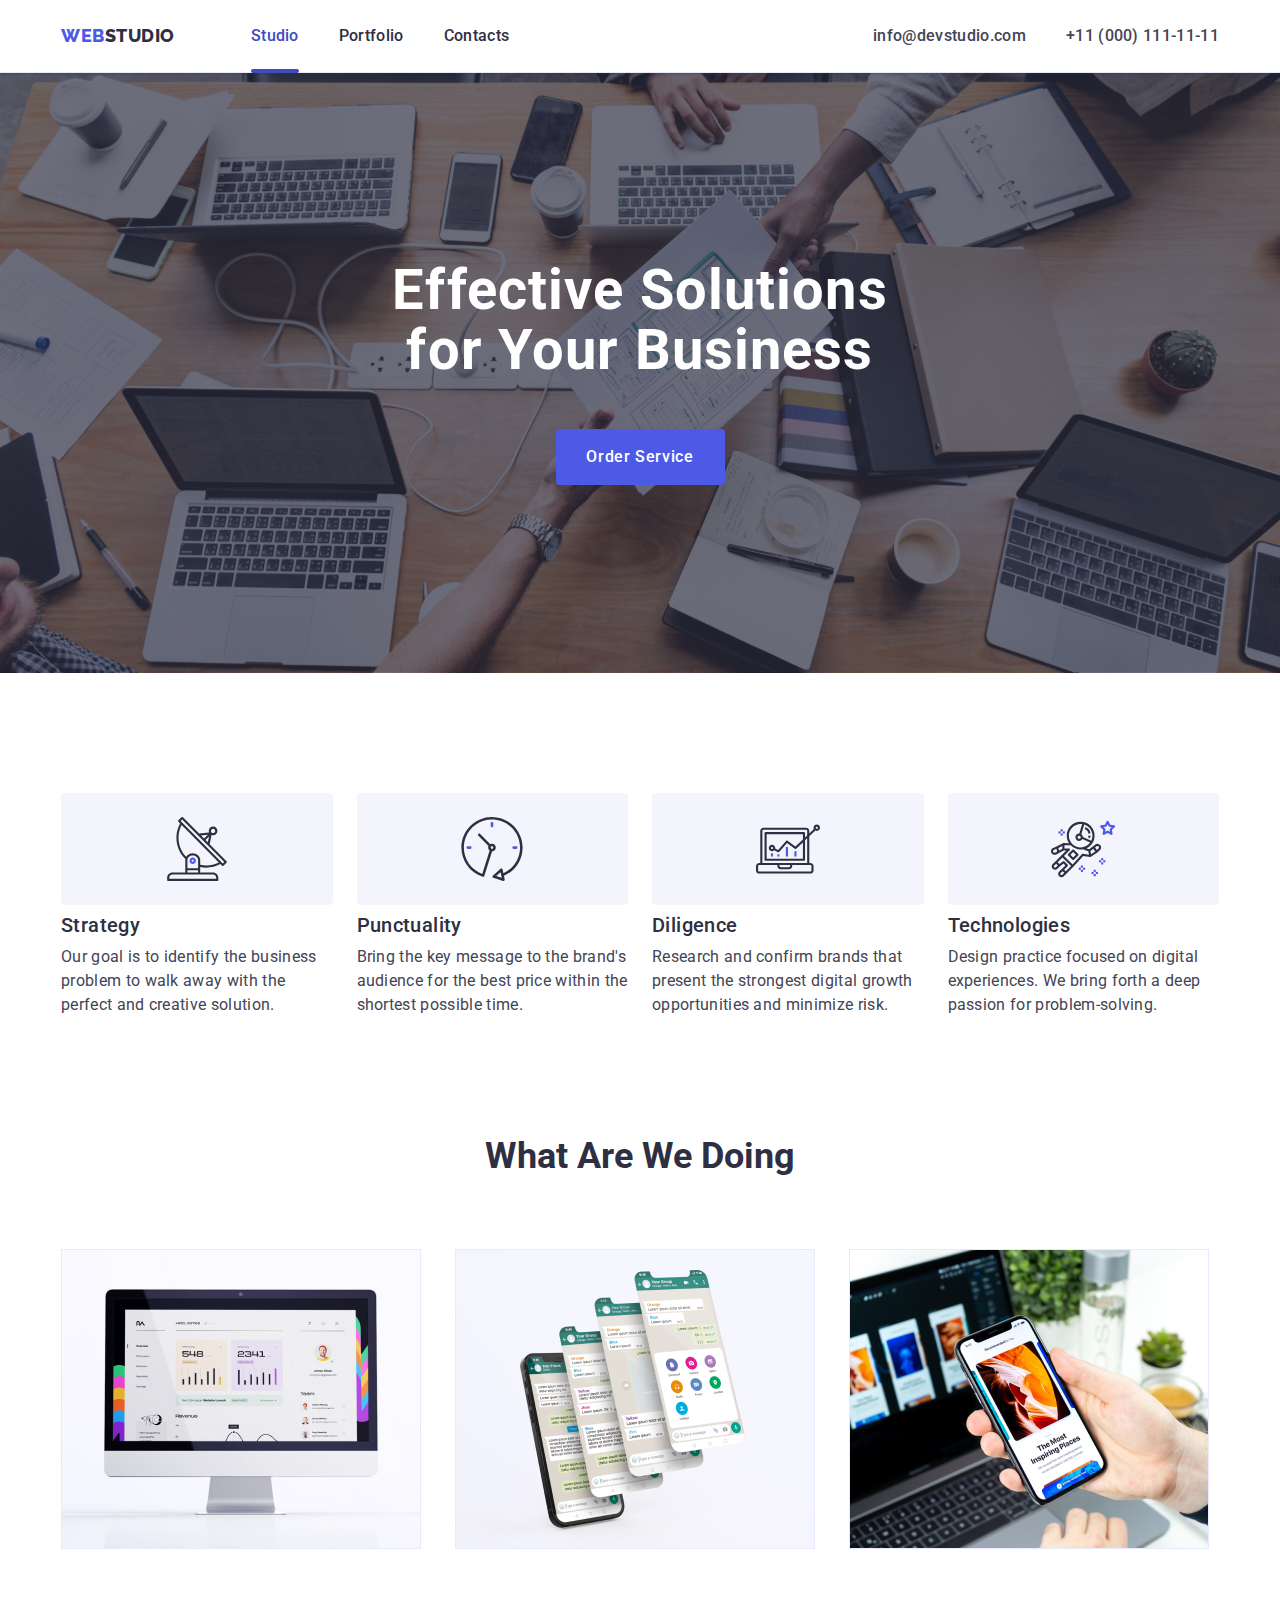
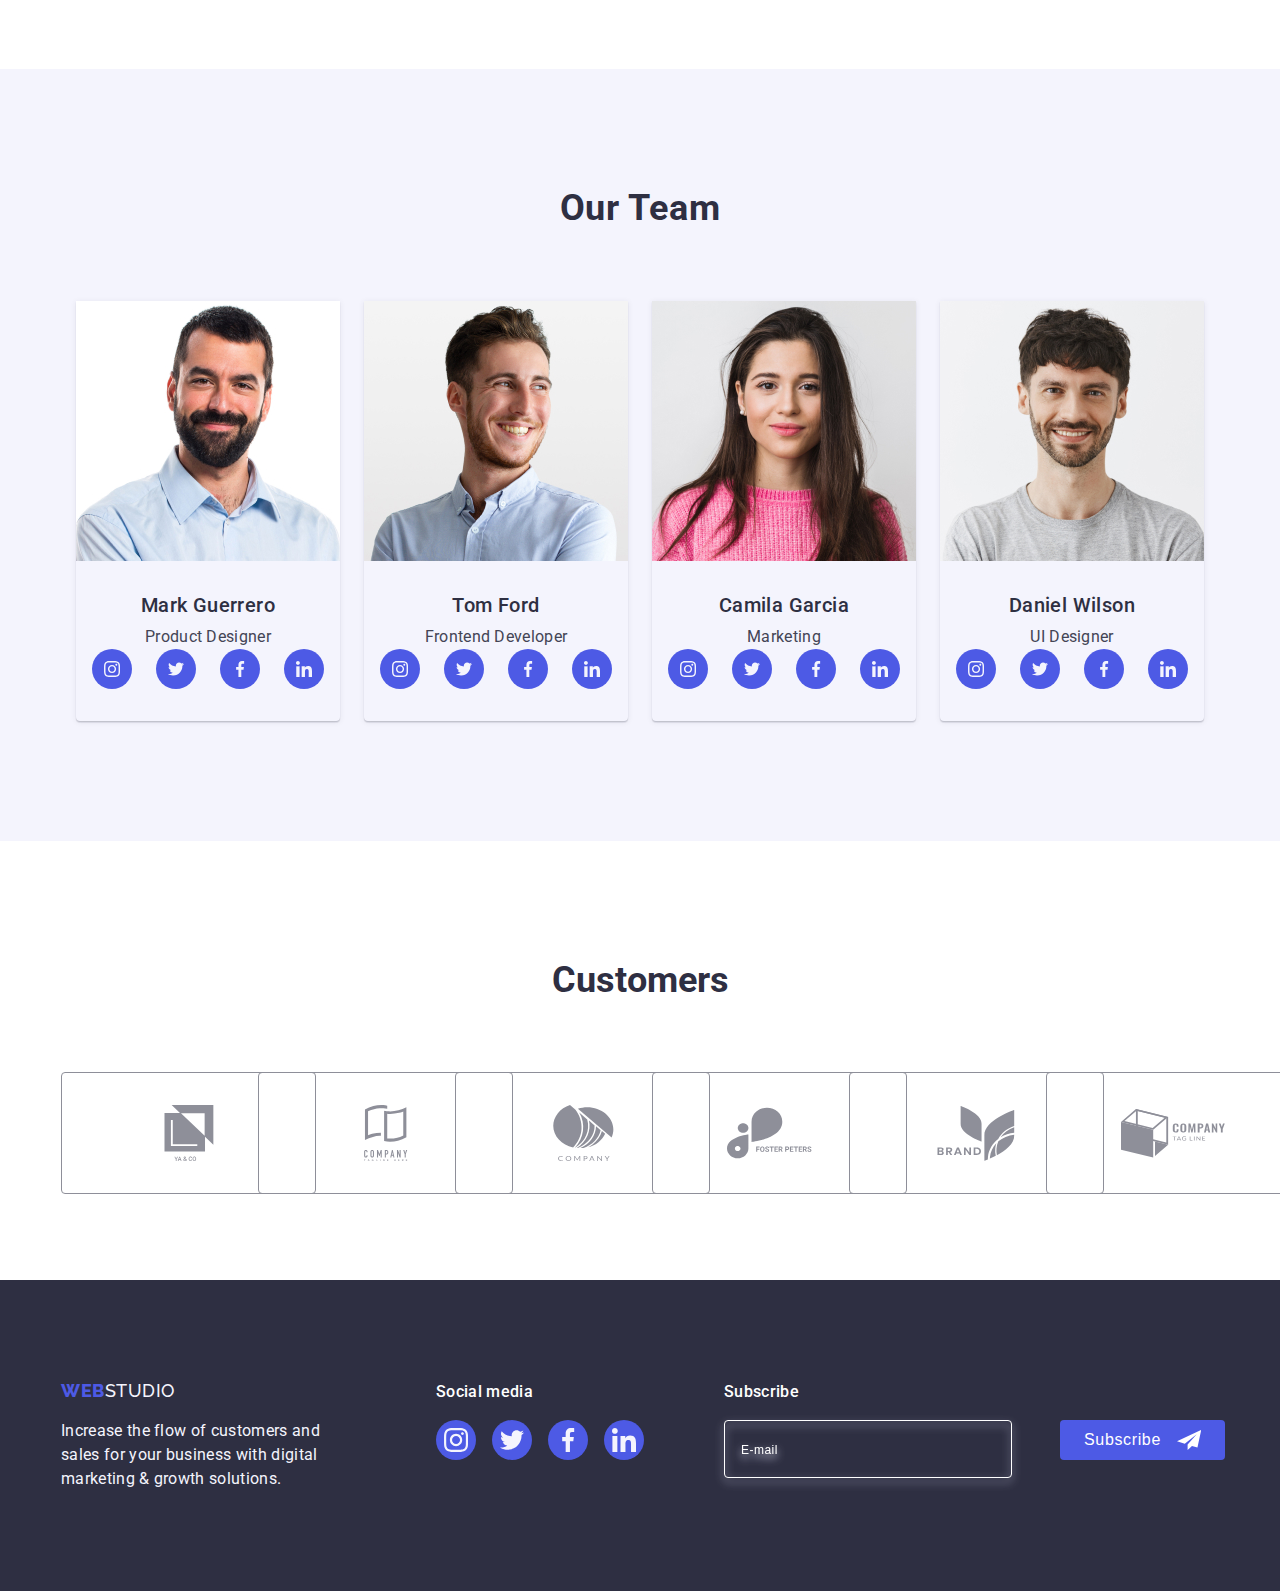
==== commit 12345909: "update" ====
--- a/index.html
+++ b/index.html
@@ -598,7 +598,7 @@
         </div>
     </footer>
     <!-- modal window -->
-    <!-- <div class="backdrop is-hidden" data-modal>
+    <div class="backdrop is-hidden" data-modal>
         <div class="modal">
             <button type="button" class="model-close-btn" data-modal-close><svg class="model-close" width="8"
                     height="8">
@@ -663,7 +663,7 @@
 
     </div>
 
-    <script src="./js/modal.js"></script> -->
+    <script src="./js/modal.js"></script>
     <script src="./js/mobile-menu.js"></script>
 </body>
 
--- a/css/desktop.css
+++ b/css/desktop.css
@@ -222,7 +222,7 @@
 } 
 
 /* fotter */
-/* .foot {
+ .foot {
   display: flex;
 
   background-color: var(--navy-blue);
@@ -232,10 +232,11 @@
 .foot-container {
   display: flex;
   align-items: baseline;
+  flex-wrap: nowrap;
   
 }
 .first-logo {
-  margin-right: 120px;
+  width: 750%;
 }
 .logo-footer {
   margin-bottom: 17.5px;
@@ -246,6 +247,7 @@
 }
 .accent {
   max-width: 264px;
+  margin-bottom: auto;
 }
 .socials-media-conteiner {
   display: flex;
@@ -307,7 +309,7 @@
   border: none;
   cursor: pointer;
   transition: background-color 250ms cubic-bezier(0.4, 0, 0.2, 1);
-}*/
+}
 }
 
 
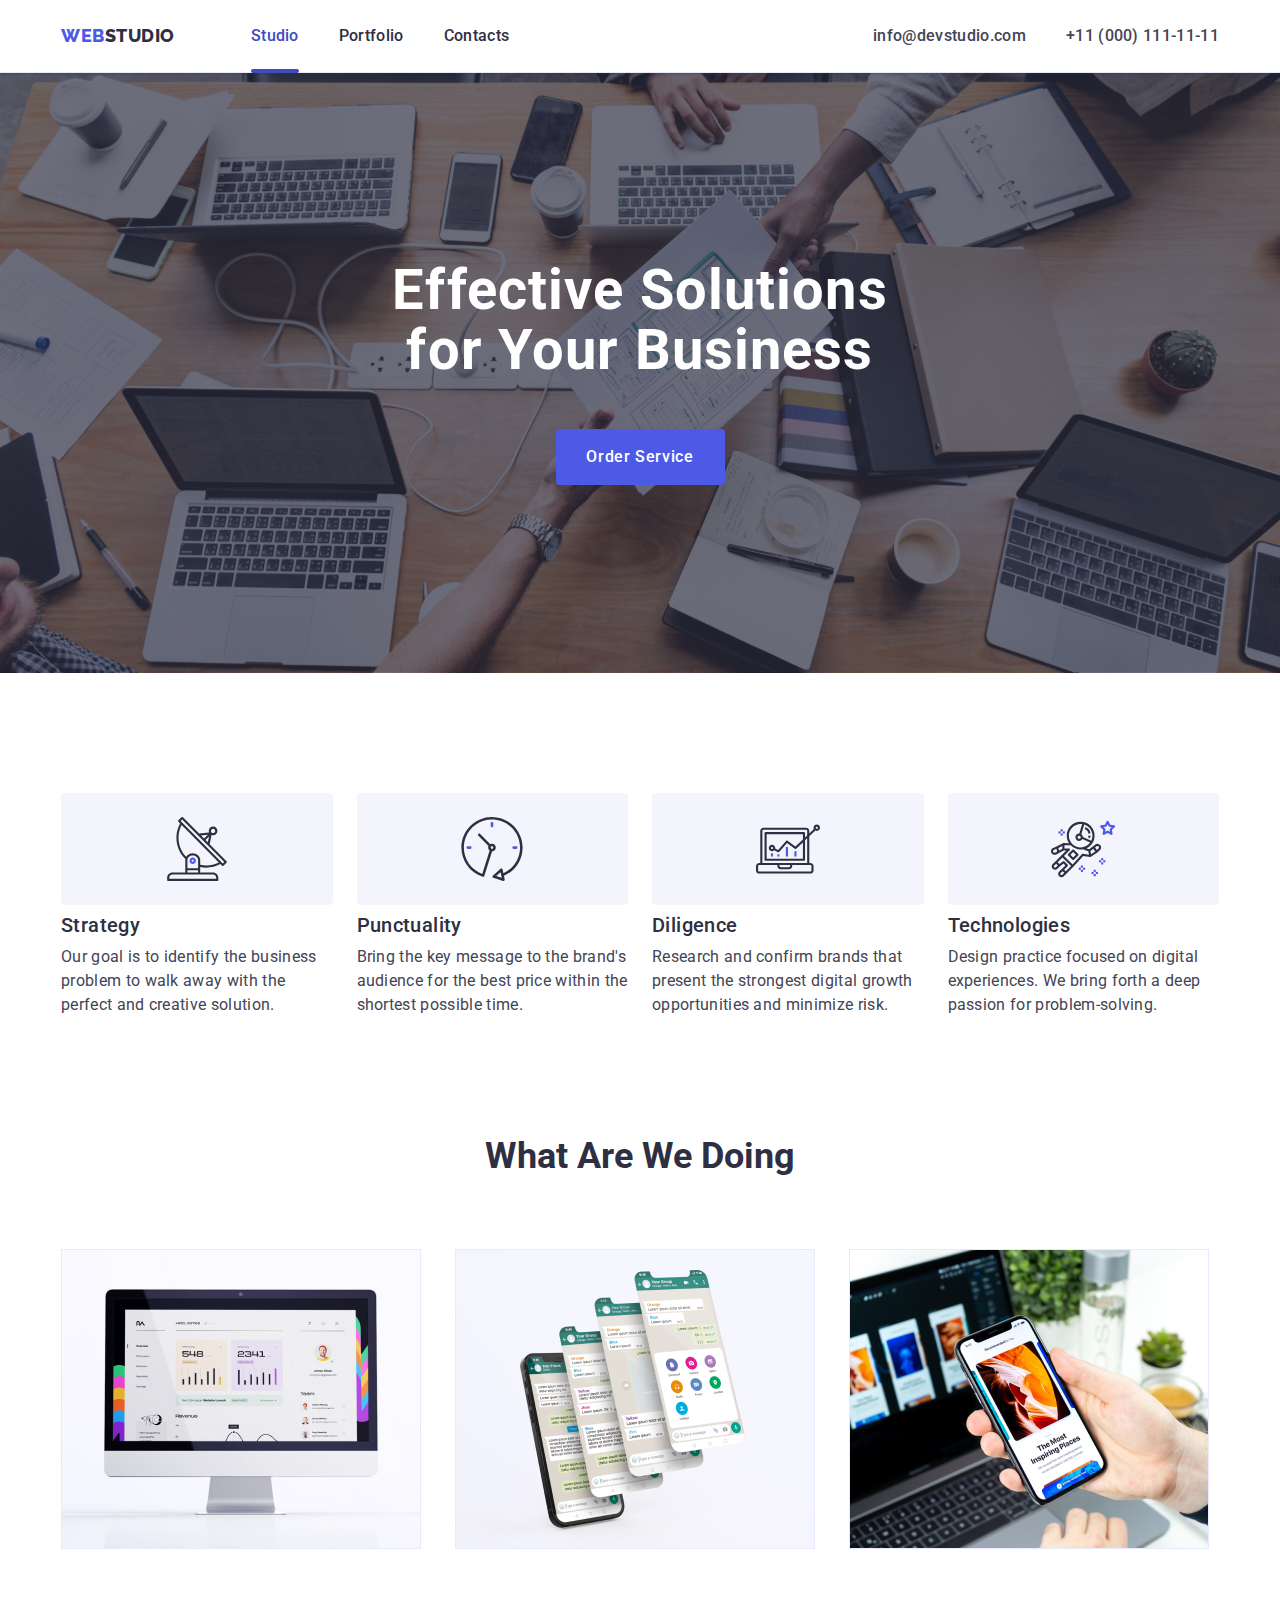
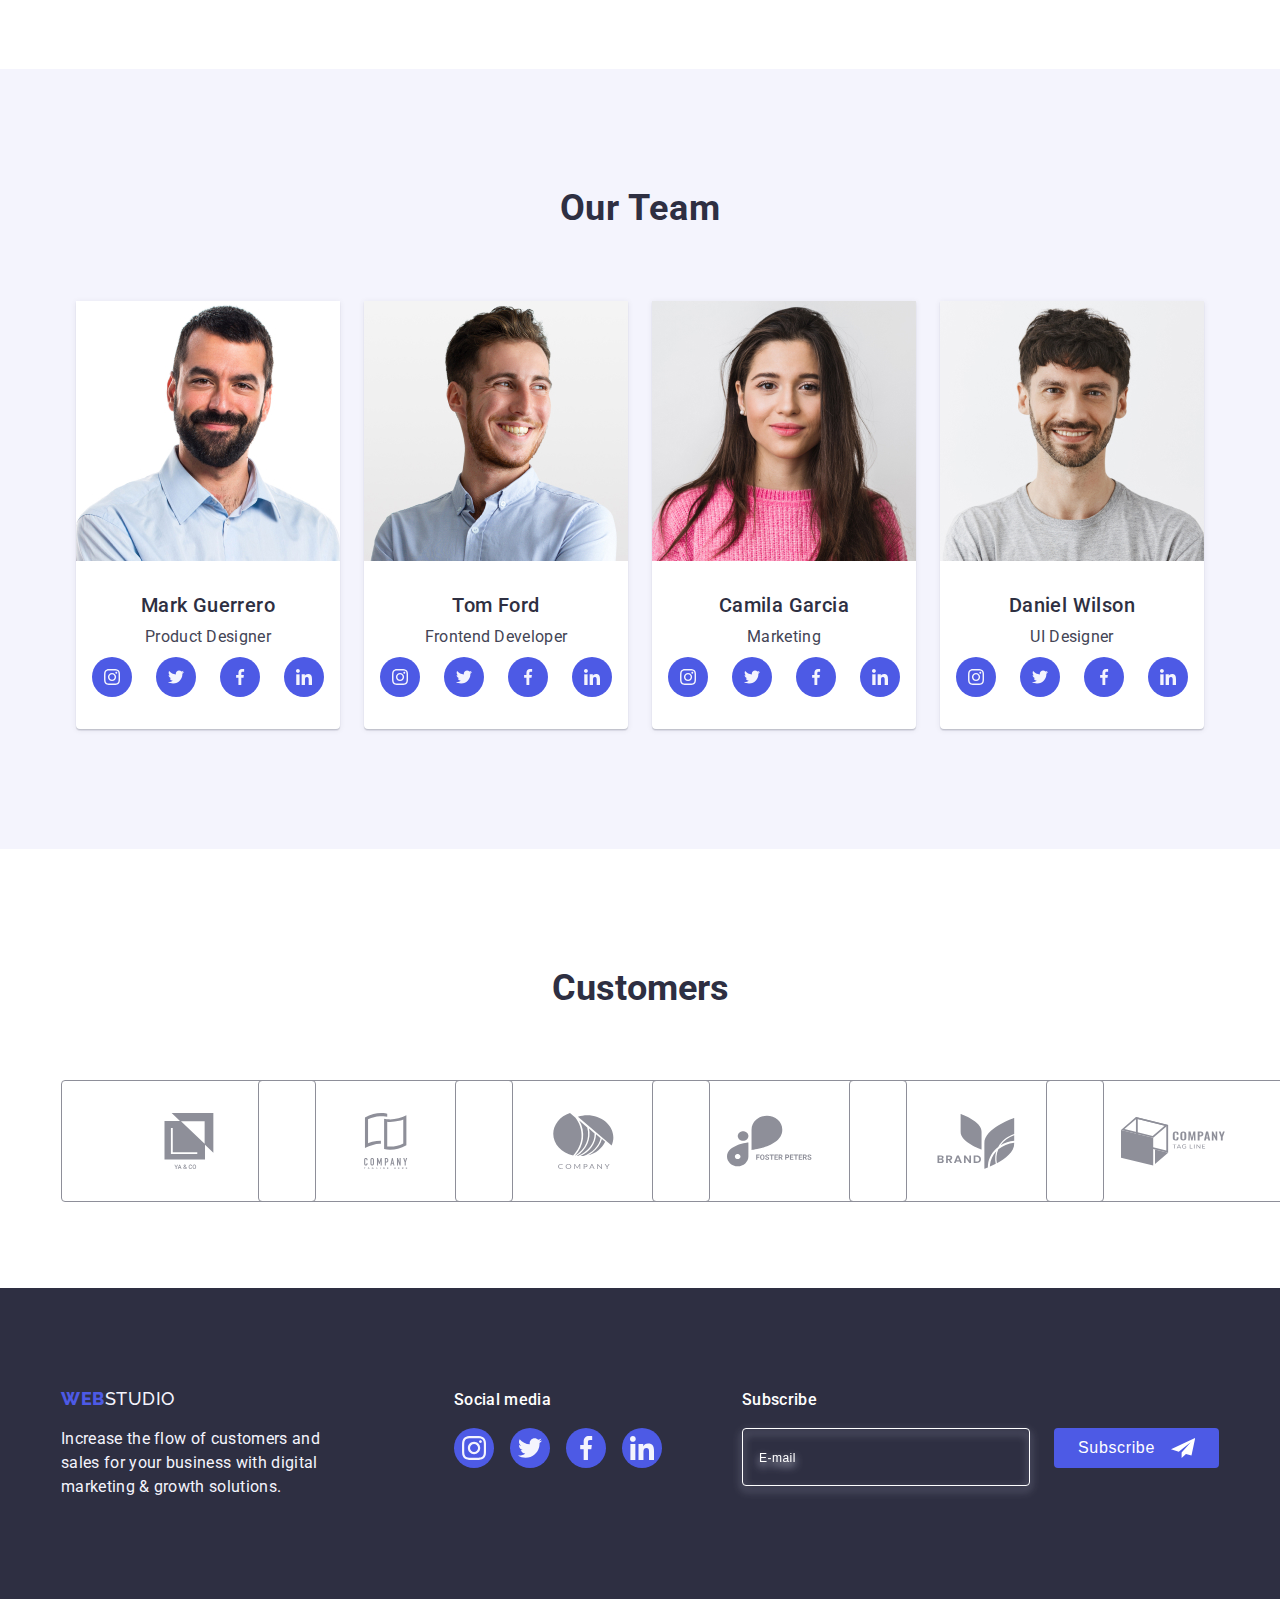
==== commit 24a05c9c: "update" ====
--- a/index.html
+++ b/index.html
@@ -64,10 +64,10 @@
             </address>
         </div>
         <!-- madalne=========================== -->
-        <div class="madal-menu js-menu-container">
+        <div class="madal-menu  js-menu-container">
             <div class="container mobil-menu-container">
                 <button type="button" class="mbail-menu-close-btn js-close-menu">
-                    <svg class="mobail-menu-close" width="8px" hight="8px">
+                    <svg class="mobail-menu-close" width="8" height="8">
                         <use href="./images/icons.svg#icon-close"></use>
                     </svg>
 
@@ -76,7 +76,7 @@
 
                     <ul class="mobil-links">
                         <li class="mobil-menu-link">
-                            <a href="./index.html" class="mobil-nav  link ">Studio</a>
+                            <a href="./index.html" class="mobil-nav-link  link ">Studio</a>
                         </li>
                         <li class="mobil-menu-link">
                             <a href="./portfolio.html" class="mobil-nav link">Portfolio</a>
@@ -86,9 +86,9 @@
                         </li>
                     </ul>
                 </nav>
-                <address class="contacts ">
-
-                    <ul class=" socials-contacts">
+                <address class="contacts">
+
+                    <ul class="socials-contacts">
                         <li class="contacts-mobil">
                             <a href="tel:+110001111111" class="mobil-contacts link">+11 (000) 111-11-11</a>
 
@@ -99,40 +99,42 @@
 
 
                         </li>
-                        <ul class="socials-list-content">
-                            <li class="socials-links">
-                                <a class="social-list_item-link link-scial" href="#">
-                                    <svg width="16" height="16" class="wrap">
-                                        <use href="./images/icons.svg#icon-instagram"></use>
-                                    </svg>
-                                </a>
-                            </li>
-                            <li class="socials-links">
-                                <a class="social-list_item-link link-scial" href="#">
-                                    <svg width="16" height="16" class="wrap">
-                                        <use href="./images/icons.svg#icon-twitter"></use>
-                                    </svg>
-                                </a>
-                            </li>
-                            <li class="socials-links">
-                                <a class="social-list_item-link link-scial" href="#">
-                                    <svg width="16" height="16" class="wrap">
-                                        <use href="./images/icons.svg#icon-facebook"></use>
-                                    </svg>
-                                </a>
-                            </li>
-                            <li class="socials-links">
-                                <a class="social-list_item-link link-scial" href="#">
-                                    <svg width="16" height="16" class="wrap">
-                                        <use href="./images/icons.svg#icon-linkedin"></use>
-                                    </svg>
-                                </a>
-                            </li>
-
-                        </ul>
                     </ul>
-            </div>
-            </address>
+                    <ul class="socials-list-content">
+                        <li class="socials-links">
+                            <a class="social-list_item-link link-scial" href="#">
+                                <svg width="16" height="16" class="wrap">
+                                    <use href="./images/icons.svg#icon-instagram"></use>
+                                </svg>
+                            </a>
+                        </li>
+                        <li class="socials-links">
+                            <a class="social-list_item-link link-scial" href="#">
+                                <svg width="16" height="16" class="wrap">
+                                    <use href="./images/icons.svg#icon-twitter"></use>
+                                </svg>
+                            </a>
+                        </li>
+                        <li class="socials-links">
+                            <a class="social-list_item-link link-scial" href="#">
+                                <svg width="16" height="16" class="wrap">
+                                    <use href="./images/icons.svg#icon-facebook"></use>
+                                </svg>
+                            </a>
+                        </li>
+                        <li class="socials-links">
+                            <a class="social-list_item-link link-scial" href="#">
+                                <svg width="16" height="16" class="wrap">
+                                    <use href="./images/icons.svg#icon-linkedin"></use>
+                                </svg>
+                            </a>
+                        </li>
+
+                    </ul>
+
+                </address>
+            </div>
+
         </div>
     </header>
     <!--text  -->
@@ -583,7 +585,7 @@
                 <form class="footer-form">
                     <label for="user-privacy">
                         <input id="user-privacy" class="footer-form-input" type="email" name="email"
-                            placeholder="E-mail" required />
+                            placeholder="E-mail" required>
                     </label>
                     <div class="button-footer">
                         <button type="submit" class="footer-form-btn">
@@ -655,7 +657,7 @@
                     </span> I accept
                     the terms and
                     conditions
-                    of the&nbsp;<a href="#">Privacy Policy</a>
+                    of the&nbsp; <a href="#">Privacy Policy</a>
                 </label>
                 <button type="submit" class="modal-from-btn">Send</button>
             </form>
--- a/css/mobile.css
+++ b/css/mobile.css
@@ -70,6 +70,19 @@
 .address {
   display: none;
 }
+.mobil-nav-link  {
+  position: relative;
+  font-family: "Roboto", sans-serif;
+  font-weight: 700;
+  line-height: 1.11;
+  font-style: normal;
+  letter-spacing: 0.02em;
+  font-size: 36px;
+  color: var(--ocean);
+
+  text-decoration: none;
+  transition: color 250ms cubic-bezier(0.4, 0, 0.2, 1);
+}
 .mobil-nav  {
   position: relative;
   font-family: "Roboto", sans-serif;
@@ -83,6 +96,7 @@
   text-decoration: none;
   transition: color 250ms cubic-bezier(0.4, 0, 0.2, 1);
 }
+
 .mobil-nav:hover {
   color: var(--ocean);
 }
@@ -124,7 +138,7 @@
   font-family: 'Roboto';
 font-style: normal;
 font-weight: 700;
-font-size: 36px;
+font-size: 28px;
 line-height: 1.1;
 color: var(--ocean);
   text-decoration: none;
@@ -147,6 +161,8 @@
 }
 /* =========================madal-menu */
 .madal-menu {
+  opacity: 0;
+  z-index: -1;
   position: fixed;
   width: 100%;
   height: 100%;
@@ -154,12 +170,13 @@
   left: 0;
   background-color: #ffff;
     overflow-y: scroll;
-    transition: opacity 250ms cubic-bezier(0.4, 0, 0.2, 1),visibility 250ms cubic-bezier(0.4, 0, 0.2, 1);
+    transition: opacity 250ms cubic-bezier(0.4, 0, 0.2, 1);
 } 
 .madal-menu.is-open {  
-  opacity: 0;
-  visibility: hidden;
-  pointer-events: none;
+  opacity: 1;
+  z-index: 100;
+  /* visibility: hidden;
+  pointer-events: none; */
 }
 .madal-menu.is-hidden {
   opacity: 0;
@@ -171,12 +188,16 @@
    padding-left: 40px;
  padding-top: 80px;
   padding-bottom: 40px;
+  height: 100%;
+  display: flex;
+flex-direction: column;
+justify-content: space-between;
 }  
 .mobil-menu-link  {
   margin-bottom: 40px;
 }
 .mobil-menu-link:last-child {
-margin-bottom: 284px;
+margin-bottom: 40px;
 }
 
 .contacts-mobil {
@@ -185,7 +206,7 @@
 }
 .socials-list-content {
    display: flex;
-  gap: 56px;
+  gap: 34px;
 }
 .socials-list {
   display: flex;
@@ -335,6 +356,7 @@
   letter-spacing: 0.02em;
 }
 .description_section_two {
+  text-align: left;
     font-style: normal;
 font-weight: 500;
 font-size: 16px;
@@ -378,6 +400,7 @@
   border-radius: 0px 0px 4px 4px;
 
   border-radius: 0px 0px 4px 4px;
+  background-color: #ffffff;
 }
 /* .socials-list-pic{
   display: flex;
@@ -409,6 +432,7 @@
   line-height: 1.5;
   letter-spacing: 0.02em;
   text-align: center;
+  margin-bottom: 8px;
 }
 
 /* custumers/////////////////////////////// */
@@ -486,6 +510,7 @@
   display: flex;
   flex-direction: column;
   align-items: center;
+  width: 428px;
 } 
 .logo-footer {
   margin-bottom: 17.5px;
@@ -629,7 +654,188 @@
   cursor: pointer;
   transition: background-color 250ms cubic-bezier(0.4, 0, 0.2, 1);
 }
-
+/* modalka================================================================ */
+.backdrop {
+  position: absolute;
+  position: fixed;
+  top: 0;
+  left: 0;
+  width: 100%;
+  height: 100%;
+  background-color: rgba(46, 47, 66, 0.4);
+  transition: opacity 250ms cubic-bezier(0.4, 0, 0.2, 1),
+    visibility 250ms cubic-bezier(0.4, 0, 0.2, 1);
+}
+.backdrop.is-hidden {
+  opacity: 0;
+  visibility: hidden;
+  pointer-events: none;
+  
+}
+.modal {
+  position: absolute;
+  top: 50%;
+  left: 50%;
+  transform: translate(-50%, -50%);
+ 
+  max-width: 392px;
+width: 90%;
+height: 90%;
+  background: #fcfcfc;
+  padding: 72px 24px 24px 24px;
+
+  box-shadow: 0px 1px 1px rgba(0, 0, 0, 0.14), 0px 1px 3px rgba(0, 0, 0, 0.12),
+    0px 2px 1px rgba(0, 0, 0, 0.2);
+  border-radius: 4px;
+
+  transition: transform 250ms cubic-bezier(0.4, 0, 0.2, 1);
+}
+.model-close-btn {
+  position: absolute;
+  top: 24px;
+  right: 24px;
+  display: flex;
+  justify-content: center;
+  align-items: center;
+  width: 24px;
+  height: 24px;
+  border-radius: 50%;
+  border: 1px solid rgba(0, 0, 0, 0.1);
+  padding: 0;
+  background-color: #e7e9fc;
+  cursor: pointer;
+  transition: background-color 250ms cubic-bezier(0.4, 0, 0.2, 1),
+    border 250ms cubic-bezier(0.4, 0, 0.2, 1);
+}
+
+.model-close {
+  transition: fill 250ms cubic-bezier(0.4, 0, 0.2, 1);
+}
+.model-close-btn:hover,
+.model-close-btn:focus {
+  background: #404bbf;
+  fill: #ffffff;
+  border: none;
+}
+.modal-from-input-desc {
+  display: block;
+  font-family: "Roboto";
+  font-style: normal;
+  font-weight: 400;
+  font-size: 12px;
+  line-height: 14px;
+  letter-spacing: 0.04em;
+  color: #8e8f99;
+  margin-bottom: 4px;
+}
+.modal-input-for-wrapper {
+  display: block;
+  position: relative;
+}
+.modal-from-input:focus {
+  outline: none;
+  border-color: #4d5ae5;
+}
+
+.modal-input-icon {
+  position: absolute;
+  top: 50%;
+  left: 16px;
+  transform: translate(0, -50%);
+  display: block;
+
+  color: var(--ocean);
+  transition: color-icon 250ms cubic-bezier(0.4, 0, 0.2, 1);
+  fill: var(--navy-blue);
+}
+.modal-from-input:focus + .modal-input-icon {
+  fill: #4d5ae5;
+}
+.modal-from-message {
+  resize: none;
+  width: 100%;
+  height: 120px;
+  padding: 8px 16px;
+  border-radius: 4px;
+  border-color: #8e8f99;
+  transition: borde-color 250ms cubic-bezier(0.4, 0, 0.2, 1);
+}
+.modal-from-message::placeholder {
+  font-family: "Roboto";
+  font-style: normal;
+  font-weight: 400;
+  font-size: 12px;
+  line-height: 1.17;
+  letter-spacing: 0.04em;
+
+  color: rgba(46, 47, 66, 0.4);
+}
+.modal-from-message:focus {
+  border-color: var(--border-color-iris);
+  outline: none;
+}
+.checkbox-wrapper > a {
+  text-decoration: underline;
+  color: #4d5ae5;
+}
+.checkbox-wrapper > a:active {
+  color: #31d0aa;
+}
+
+.checkbox-wrapper {
+  font-weight: 400;
+  font-size: 12px;
+  line-height: 1.17;
+  letter-spacing: 0.04em;
+  color: #8e8f99;
+  display: flex;
+  align-items: center;
+  margin-bottom: 24px;
+}
+
+.custom-checkbox {
+  display: flex;
+  width: 16px;
+  height: 16px;
+  border: 1px solid rgba(46, 47, 66, 0.4);
+  border-radius: 2px;
+  margin-right: 10px;
+
+  justify-content: center;
+  align-items: center;
+  color: transparent;
+
+  transition: border-color 250ms cubic-bezier(0.4, 0, 0.2, 1),
+    background-color 250ms cubic-bezier(0.4, 0, 0.2, 1);
+  cursor: pointer;
+}
+
+.check-icon {
+  fill: currentColor;
+  transition: fill 250ms cubic-bezier(0.4, 0, 0.2, 1);
+}
+
+.checkbox:checked + .checkbox-wrapper > .custom-checkbox {
+  background-color: #404bbf;
+  border-color: transparent;
+  color: #ffffff;
+}
+.visually-hidden {
+  position: absolute;
+  width: 1px;
+  height: 1px;
+  margin: -1px;
+  border: 0;
+  padding: 0;
+
+  white-space: nowrap;
+  clip-path: inset(100%);
+  clip: rect(0 0 0 0);
+  overflow: hidden;
+}
+.modal-from-field {
+  margin-bottom: 8px;
+}
 @media screen and (min-width: 428px) {
  .section_one {  
    background-image: linear-gradient(
--- a/css/tablet.css
+++ b/css/tablet.css
@@ -6,8 +6,8 @@
    /* max-width: 1157px; */ 
  margin-left: auto;
  margin-right: auto;
- padding-left: 16px;
- padding-right: 16px;
+ padding-left: 15px;
+ padding-right: 15px;
       
    
 }
@@ -228,6 +228,7 @@
   flex-direction: inherit;
   justify-content: center;
   align-items: normal;
+  width: 582px;
 }
 .first-logo {
     margin-right: 24px;
@@ -253,9 +254,20 @@
 .footer-block {
   width: 495px;
 }
-}
-
-@media screen and (min-width: 428px) {
+/* modal================================== */
+.modal {
+  position: absolute;
+  top: 50%;
+  left: 50%;
+  transform: translate(-50%, -50%);
+  
+width: 90%;
+height: 90%;
+}
+}
+
+
+@media screen and (min-width: 768px) {
  .section_one {  
    background-image: linear-gradient(
       rgba(46, 47, 66, 0.7),
@@ -264,7 +276,6 @@
     url(../images/tablet1x.jpg);
 
 }
-}
 
 @media (min-device-pixel-ratio: 2),
   (min-resolution: 192dpi),
@@ -273,3 +284,6 @@
     background-image:linear-gradient(rgba(46, 47, 66, 0.7),rgba(46, 47, 66, 0.7)),url(../images/Dark-Tablet@2x.jpg);
   }
 }
+}
+
+
--- a/css/desktop.css
+++ b/css/desktop.css
@@ -291,6 +291,7 @@
   padding: 8px 16px;
   outline: 1px solid transparent;
   transition: border-color 250ms cubic-bezier(0.4, 0, 0.2, 1);
+  margin-right: 0;
 }
 .footer-form-btn {
   display: flex;
@@ -310,6 +311,183 @@
   cursor: pointer;
   transition: background-color 250ms cubic-bezier(0.4, 0, 0.2, 1);
 }
+/* modalka======================================================= */
+ .backdrop {
+  position: absolute;
+  position: fixed;
+  top: 0;
+  left: 0;
+  width: 100%;
+  height: 100%;
+  background-color: rgba(46, 47, 66, 0.4);
+  transition: opacity 250ms cubic-bezier(0.4, 0, 0.2, 1),
+    visibility 250ms cubic-bezier(0.4, 0, 0.2, 1);
+}
+.backdrop.is-hidden {
+  opacity: 0;
+  visibility: hidden;
+  pointer-events: none;
+}
+.modal {
+  position: absolute;
+  top: 50%;
+  left: 50%;
+  transform: translate(-50%, -50%);
+  width: 408px;
+  min-height: 576px;
+
+  background: #fcfcfc;
+  padding: 72px 24px 24px 24px;
+
+  box-shadow: 0px 1px 1px rgba(0, 0, 0, 0.14), 0px 1px 3px rgba(0, 0, 0, 0.12),
+    0px 2px 1px rgba(0, 0, 0, 0.2);
+  border-radius: 4px;
+
+  transition: transform 250ms cubic-bezier(0.4, 0, 0.2, 1);
+}
+.model-close-btn {
+  position: absolute;
+  top: 24px;
+  right: 24px;
+  display: flex;
+  justify-content: center;
+  align-items: center;
+  width: 24px;
+  height: 24px;
+  border-radius: 50%;
+  border: 1px solid rgba(0, 0, 0, 0.1);
+  padding: 0;
+  background-color: #e7e9fc;
+  cursor: pointer;
+  transition: background-color 250ms cubic-bezier(0.4, 0, 0.2, 1),
+    border 250ms cubic-bezier(0.4, 0, 0.2, 1);
+}
+
+.model-close {
+  transition: fill 250ms cubic-bezier(0.4, 0, 0.2, 1);
+}
+.model-close-btn:hover,
+.model-close-btn:focus {
+  background: #404bbf;
+  fill: #ffffff;
+  border: none;
+}
+.modal-from-input-desc {
+  display: block;
+  font-family: "Roboto";
+  font-style: normal;
+  font-weight: 400;
+  font-size: 12px;
+  line-height: 14px;
+  letter-spacing: 0.04em;
+  color: #8e8f99;
+  margin-bottom: 4px;
+}
+.modal-input-for-wrapper {
+  display: block;
+  position: relative;
+}
+.modal-from-input:focus {
+  outline: none;
+  border-color: #4d5ae5;
+}
+
+.modal-input-icon {
+  position: absolute;
+  top: 50%;
+  left: 16px;
+  transform: translate(0, -50%);
+  display: block;
+
+  color: var(--ocean);
+  transition: color-icon 250ms cubic-bezier(0.4, 0, 0.2, 1);
+  fill: var(--navy-blue);
+}
+.modal-from-input:focus + .modal-input-icon {
+  fill: #4d5ae5;
+}
+.modal-from-message {
+  resize: none;
+  width: 100%;
+  height: 120px;
+  padding: 8px 16px;
+  border-radius: 4px;
+  border-color: #8e8f99;
+  transition: borde-color 250ms cubic-bezier(0.4, 0, 0.2, 1);
+}
+.modal-from-message::placeholder {
+  font-family: "Roboto";
+  font-style: normal;
+  font-weight: 400;
+  font-size: 12px;
+  line-height: 1.17;
+  letter-spacing: 0.04em;
+
+  color: rgba(46, 47, 66, 0.4);
+}
+.modal-from-message:focus {
+  border-color: var(--border-color-iris);
+  outline: none;
+}
+.checkbox-wrapper > a {
+  text-decoration: underline;
+  color: #4d5ae5;
+}
+.checkbox-wrapper > a:active {
+  color: #31d0aa;
+}
+
+.checkbox-wrapper {
+  font-weight: 400;
+  font-size: 12px;
+  line-height: 1.17;
+  letter-spacing: 0.04em;
+  color: #8e8f99;
+  display: flex;
+  align-items: center;
+  margin-bottom: 24px;
+}
+
+.custom-checkbox {
+  display: flex;
+  width: 16px;
+  height: 16px;
+  border: 1px solid rgba(46, 47, 66, 0.4);
+  border-radius: 2px;
+  margin-right: 10px;
+
+  justify-content: center;
+  align-items: center;
+  color: transparent;
+
+  transition: border-color 250ms cubic-bezier(0.4, 0, 0.2, 1),
+    background-color 250ms cubic-bezier(0.4, 0, 0.2, 1);
+  cursor: pointer;
+}
+
+.check-icon {
+  fill: currentColor;
+  transition: fill 250ms cubic-bezier(0.4, 0, 0.2, 1);
+}
+.visually-hidden {
+  position: absolute;
+  width: 1px;
+  height: 1px;
+  margin: -1px;
+  border: 0;
+  padding: 0;
+
+  white-space: nowrap;
+  clip-path: inset(100%);
+  clip: rect(0 0 0 0);
+  overflow: hidden;
+}
+
+.checkbox:checked + .checkbox-wrapper > .custom-checkbox {
+  background-color: #404bbf;
+  border-color: transparent;
+  color: #ffffff;
+} 
 }
 
 
--- a/css/styles.css
+++ b/css/styles.css
@@ -313,69 +313,10 @@
 
 /*==========================================modal window  ==========================================*/
 
-.backdrop {
-  position: absolute;
-  position: fixed;
-  top: 0;
-  left: 0;
-  width: 100%;
-  height: 100%;
-  background-color: rgba(46, 47, 66, 0.4);
-  transition: opacity 250ms cubic-bezier(0.4, 0, 0.2, 1),
-    visibility 250ms cubic-bezier(0.4, 0, 0.2, 1);
-}
-
-.backdrop.is-hidden {
-  opacity: 0;
-  visibility: hidden;
-  pointer-events: none;
-}
-
-.modal {
-  position: absolute;
-  top: 50%;
-  left: 50%;
-  transform: translate(-50%, -50%);
-  width: 408px;
-  min-height: 576px;
-
-  background: #fcfcfc;
-  padding: 72px 24px 24px 24px;
-
-  box-shadow: 0px 1px 1px rgba(0, 0, 0, 0.14), 0px 1px 3px rgba(0, 0, 0, 0.12),
-    0px 2px 1px rgba(0, 0, 0, 0.2);
-  border-radius: 4px;
-
-  transition: transform 250ms cubic-bezier(0.4, 0, 0.2, 1);
-}
-
-.model-close-btn {
-  position: absolute;
-  top: 24px;
-  right: 24px;
-  display: flex;
-  justify-content: center;
-  align-items: center;
-  width: 24px;
-  height: 24px;
-  border-radius: 50%;
-  border: 1px solid rgba(0, 0, 0, 0.1);
-  padding: 0;
-  background-color: #e7e9fc;
-  cursor: pointer;
-  transition: background-color 250ms cubic-bezier(0.4, 0, 0.2, 1),
-    border 250ms cubic-bezier(0.4, 0, 0.2, 1);
-}
-
-.model-close {
-  transition: fill 250ms cubic-bezier(0.4, 0, 0.2, 1);
-}
-.model-close-btn:hover,
-.model-close-btn:focus {
-  background: #404bbf;
-  fill: #ffffff;
-  border: none;
-}
+
+
+
+
 
 /* line================================== */
 
@@ -392,29 +333,14 @@
   color: #2e2f42;
   margin-bottom: 16px;
 }
-.modal-from-field {
-  margin-bottom: 8px;
-}
+
 
 .modal-form {
   display: flex;
   flex-direction: column;
 }
-.modal-from-input-desc {
-  display: block;
-  font-family: "Roboto";
-  font-style: normal;
-  font-weight: 400;
-  font-size: 12px;
-  line-height: 14px;
-  letter-spacing: 0.04em;
-  color: #8e8f99;
-  margin-bottom: 4px;
-}
-.modal-input-for-wrapper {
-  display: block;
-  position: relative;
-}
+
+
 
 .modal-from-input {
   background-color: #fcfcfc;
@@ -427,110 +353,13 @@
   outline: 1px solid transparent;
   transition: border-color 250ms cubic-bezier(0.4, 0, 0.2, 1);
 }
-.modal-from-input:focus {
-  outline: none;
-  border-color: #4d5ae5;
-}
-
-.modal-input-icon {
-  position: absolute;
-  top: 50%;
-  left: 16px;
-  transform: translate(0, -50%);
-  display: block;
-
-  color: var(--ocean);
-  transition: color-icon 250ms cubic-bezier(0.4, 0, 0.2, 1);
-  fill: var(--navy-blue);
-}
-.modal-from-input:focus + .modal-input-icon {
-  fill: #4d5ae5;
-}
-
-.modal-from-message {
-  resize: none;
-  width: 100%;
-  height: 120px;
-  padding: 8px 16px;
-  border-radius: 4px;
-  border-color: #8e8f99;
-  transition: borde-color 250ms cubic-bezier(0.4, 0, 0.2, 1);
-}
-.modal-from-message::placeholder {
-  font-family: "Roboto";
-  font-style: normal;
-  font-weight: 400;
-  font-size: 12px;
-  line-height: 1.17;
-  letter-spacing: 0.04em;
-
-  color: rgba(46, 47, 66, 0.4);
-}
-.modal-from-message:focus {
-  border-color: var(--border-color-iris);
-  outline: none;
-}
-
-.visually-hidden {
-  position: absolute;
-  width: 1px;
-  height: 1px;
-  margin: -1px;
-  border: 0;
-  padding: 0;
-
-  white-space: nowrap;
-  clip-path: inset(100%);
-  clip: rect(0 0 0 0);
-  overflow: hidden;
-}
-
-.checkbox-wrapper > a {
-  text-decoration: underline;
-  color: #4d5ae5;
-}
-.checkbox-wrapper > a:active {
-  color: #31d0aa;
-}
-
-.checkbox-wrapper {
-  font-weight: 400;
-  font-size: 12px;
-  line-height: 1.17;
-  letter-spacing: 0.04em;
-  color: #8e8f99;
-  display: flex;
-  align-items: center;
-  margin-bottom: 24px;
-}
-
-.custom-checkbox {
-  display: flex;
-  width: 16px;
-  height: 16px;
-  border: 1px solid rgba(46, 47, 66, 0.4);
-  border-radius: 2px;
-  margin-right: 10px;
-
-  justify-content: center;
-  align-items: center;
-  color: transparent;
-
-  transition: border-color 250ms cubic-bezier(0.4, 0, 0.2, 1),
-    background-color 250ms cubic-bezier(0.4, 0, 0.2, 1);
-  cursor: pointer;
-}
-
-.check-icon {
-  fill: currentColor;
-  transition: fill 250ms cubic-bezier(0.4, 0, 0.2, 1);
-}
-
-.checkbox:checked + .checkbox-wrapper > .custom-checkbox {
-  background-color: #404bbf;
-  border-color: transparent;
-  color: #ffffff;
-}
+
+
+
+
+
+
+
 
 .modal-from-btn {
   display: block;
